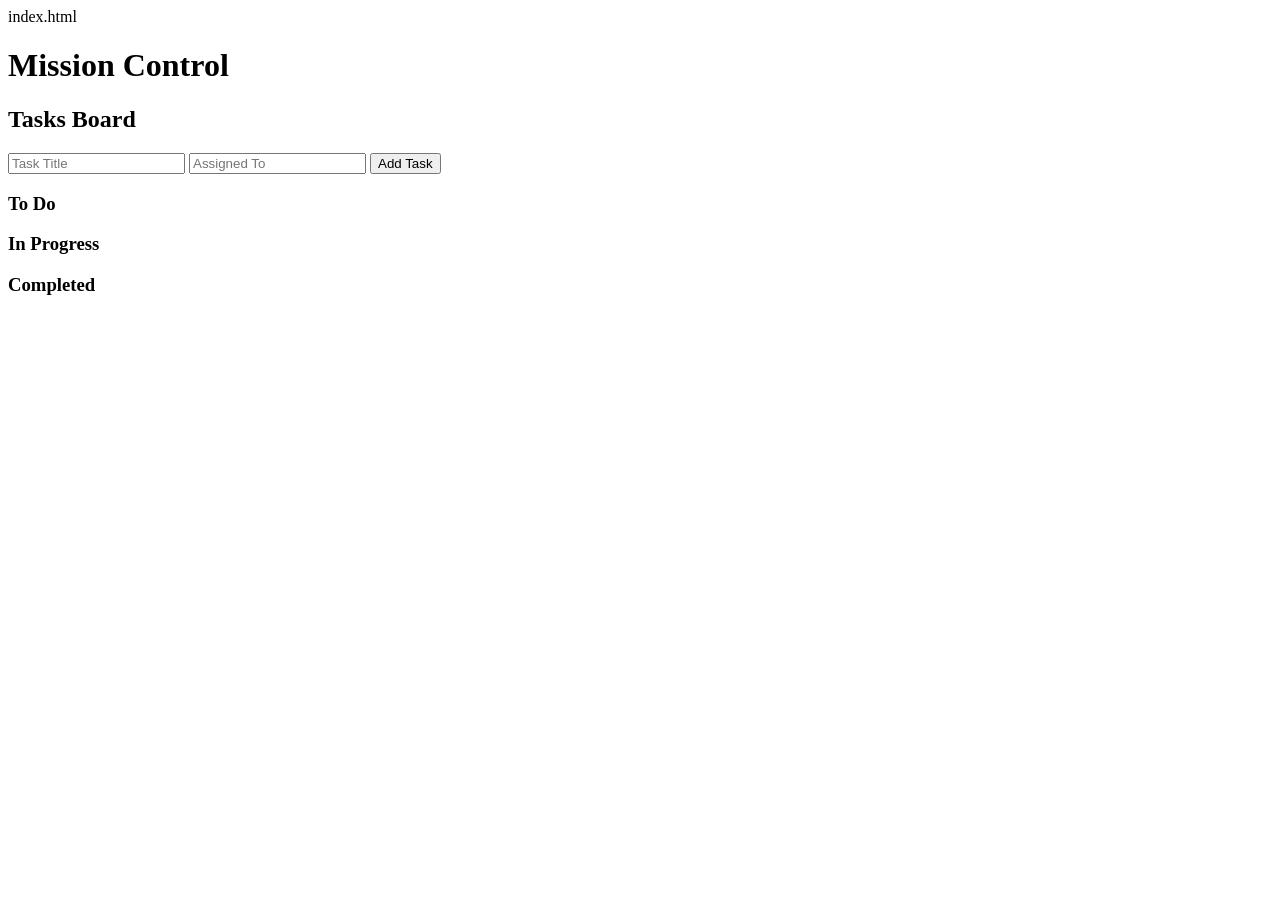
==== index.html @ 2f7d3921 "Add initial HTML structure for Mission Control" ====
index.html  <!DOCTYPE html>
<html lang="en">
<head>
    <meta charset="UTF-8">
    <meta name="viewport" content="width=device-width, initial-scale=1.0">
    <title>Mission Control</title>
    <link rel="stylesheet" href="styles.css">
</head>
<body>
    <h1>Mission Control</h1>

    <div id="tasks-board">
        <h2>Tasks Board</h2>
        <form id="addTaskForm" onsubmit="event.preventDefault(); addTask(document.getElementById('taskTitle').value, document.getElementById('assignedTo').value);">
            <input type="text" id="taskTitle" placeholder="Task Title" required>
            <input type="text" id="assignedTo" placeholder="Assigned To" required>
            <button type="submit">Add Task</button>
        </form>
        <div class="column" id="to-do">
            <h3>To Do</h3>
            <!-- Task cards will be populated here -->
        </div>
        <div class="column" id="in-progress">
            <h3>In Progress</h3>
            <!-- Task cards will be populated here -->
        </div>
        <div class="column" id="completed">
            <h3>Completed</h3>
            <!-- Task cards will be populated here -->
        </div>
    </div>

    <script src="app.js"></script>
    <script src="scripts/extract.mjs"></script>
    <script src="scripts/search.mjs"></script>
</body>
</html>
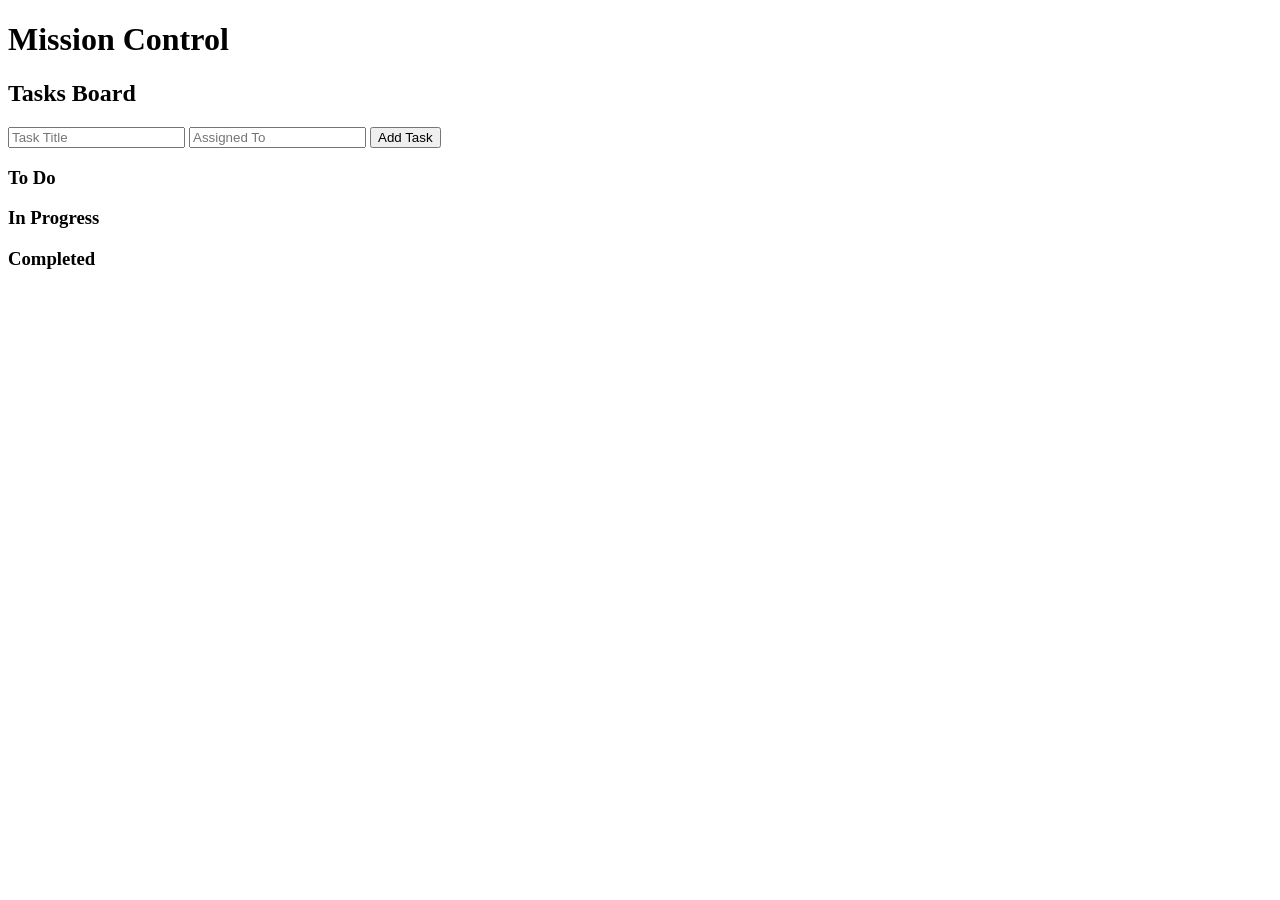
==== commit e52d61d0: "Fix DOCTYPE declaration in index.html" ====
--- a/index.html
+++ b/index.html
@@ -1,4 +1,4 @@
- index.html  <!DOCTYPE html>
+ <!DOCTYPE html>
 <html lang="en">
 <head>
     <meta charset="UTF-8">
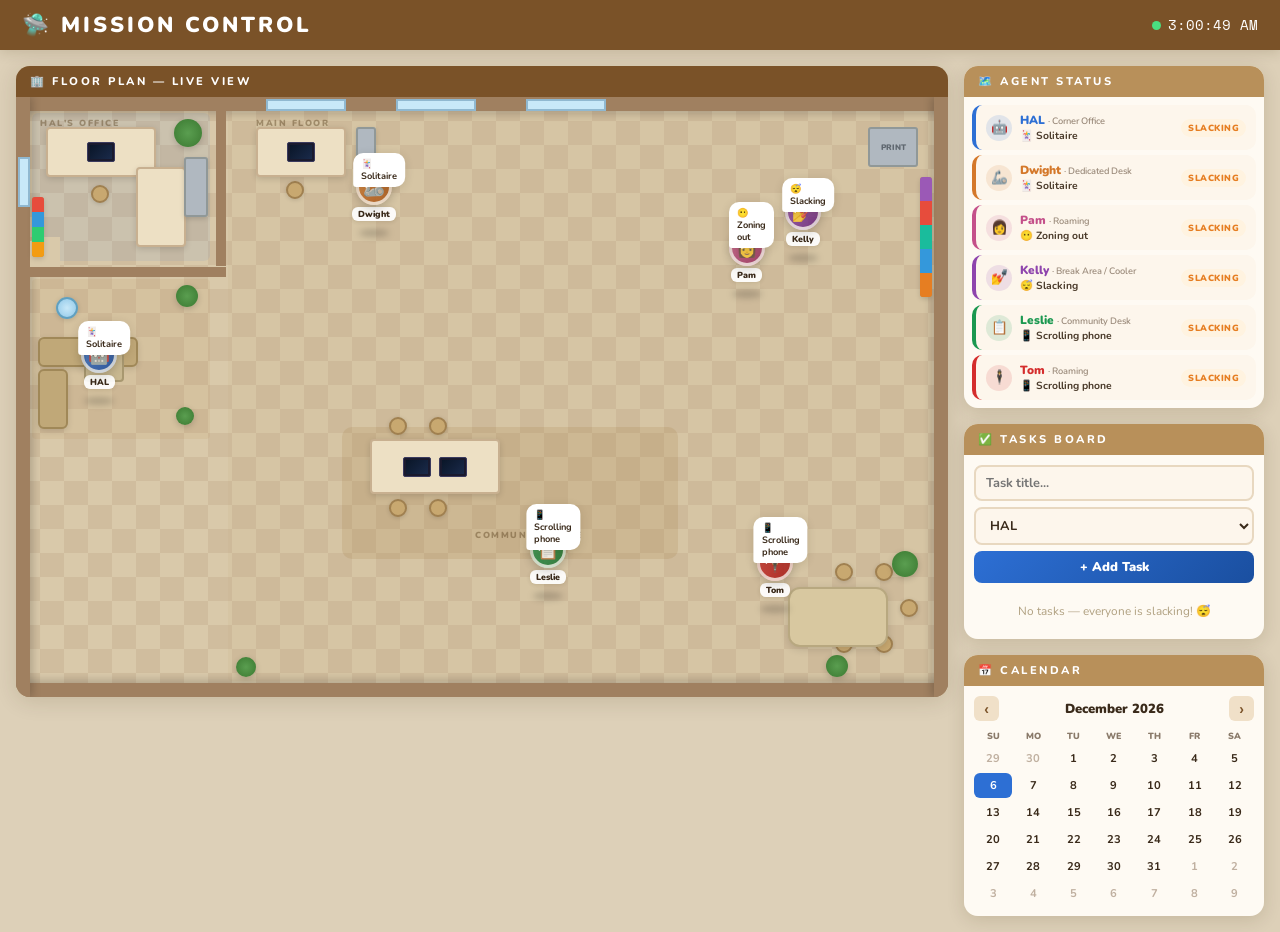
==== commit f0573ab3: "Update print statement from 'Hello' to 'Goodbye'" ====
--- a/index.html
+++ b/index.html
@@ -1,37 +1,763 @@
- <!DOCTYPE html>
+<!DOCTYPE html>
 <html lang="en">
 <head>
-    <meta charset="UTF-8">
-    <meta name="viewport" content="width=device-width, initial-scale=1.0">
-    <title>Mission Control</title>
-    <link rel="stylesheet" href="styles.css">
+  <meta charset="UTF-8">
+  <meta name="viewport" content="width=device-width, initial-scale=1.0">
+  <title>Mission Control</title>
+  <link href="https://fonts.googleapis.com/css2?family=Nunito:wght@400;600;700;800;900&family=Space+Mono:wght@400;700&display=swap" rel="stylesheet">
+  <style>
+    :root {
+      --wood-dark: #7a5228;
+      --wood:      #b8905a;
+      --wall:      #f2ebe0;
+      --wall2:     #e4d8c4;
+      --floor:     #d9c9aa;
+      --floor2:    #c8b494;
+      --carpet:    #b8a882;
+      --desk:      #ede0c4;
+      --desk-s:    #c8b090;
+      --shadow:    rgba(60,40,10,.14);
+      --card:      rgba(255,252,246,.96);
+      --hal:    #2d6fd4;
+      --dwight: #d4782a;
+      --pam:    #c4508a;
+      --kelly:  #8e44ad;
+      --leslie: #1a9850;
+      --tom:    #d42d2d;
+    }
+    *{margin:0;padding:0;box-sizing:border-box;}
+    body{font-family:'Nunito',sans-serif;background:#ddd0b8;min-height:100vh;}
+
+    /* TOP BAR */
+    .topbar{
+      background:var(--wood-dark);color:#fff;
+      display:flex;align-items:center;justify-content:space-between;
+      padding:10px 22px;box-shadow:0 3px 12px var(--shadow);
+      position:sticky;top:0;z-index:400;
+    }
+    .topbar h1{font-size:1.35rem;font-weight:900;letter-spacing:3px;text-transform:uppercase;}
+    .live-dot{width:9px;height:9px;border-radius:50%;background:#4ade80;display:inline-block;margin-right:7px;animation:lp 1.5s infinite;}
+    @keyframes lp{0%,100%{opacity:1;transform:scale(1)}50%{opacity:.5;transform:scale(1.5)}}
+    .clock{font-family:'Space Mono',monospace;font-size:.9rem;}
+
+    /* LAYOUT */
+    .layout{display:grid;grid-template-columns:1fr 300px;gap:16px;padding:16px;max-width:1600px;margin:0 auto;}
+    .left-col,.right-col{display:flex;flex-direction:column;gap:16px;}
+
+    /* PANEL */
+    .panel{background:var(--card);border-radius:14px;box-shadow:0 4px 18px var(--shadow);overflow:hidden;}
+    .ph{background:var(--wood);color:#fff;font-weight:800;font-size:.7rem;letter-spacing:2.5px;text-transform:uppercase;padding:8px 14px;}
+
+    /* ═══════════════════════════════
+       FLOOR PLAN — TRUE TOP-DOWN
+    ═══════════════════════════════ */
+    .fp-wrap{background:#c4b898;border-radius:14px;overflow:hidden;box-shadow:0 4px 22px var(--shadow);}
+    .fp-hdr{background:var(--wood-dark);color:#fff;font-weight:800;font-size:.7rem;letter-spacing:2.5px;text-transform:uppercase;padding:8px 14px;}
+
+    /* The actual floor plan canvas */
+    #fp{
+      position:relative;
+      width:100%;
+      height:600px;
+      overflow:hidden;
+      /* Flat top-down look — no perspective transform */
+      background:var(--floor);
+    }
+
+    /* Floor tiles */
+    #fp::before{
+      content:'';position:absolute;inset:0;
+      background:
+        repeating-conic-gradient(var(--floor) 0% 25%, var(--floor2) 0% 50%) 0 0 / 48px 48px;
+      opacity:.55;
+    }
+
+    /* Outer walls */
+    .wall-n,.wall-s,.wall-e,.wall-w{position:absolute;background:#a08060;z-index:2;}
+    .wall-n{top:0;left:0;right:0;height:14px;box-shadow:0 3px 8px rgba(0,0,0,.18);}
+    .wall-s{bottom:0;left:0;right:0;height:14px;box-shadow:0 -3px 8px rgba(0,0,0,.18);}
+    .wall-w{top:0;left:0;bottom:0;width:14px;box-shadow:3px 0 8px rgba(0,0,0,.18);}
+    .wall-e{top:0;right:0;bottom:0;width:14px;box-shadow:-3px 0 8px rgba(0,0,0,.18);}
+
+    /* Inner divider wall (HAL's office) */
+    .wall-inner{position:absolute;background:#a08060;z-index:2;}
+
+    /* Room labels */
+    .room-label{
+      position:absolute;z-index:3;
+      font-size:.55rem;font-weight:900;letter-spacing:1.5px;text-transform:uppercase;
+      color:rgba(80,55,20,.4);pointer-events:none;
+      }
+
+    /* Carpet areas */
+    .carpet{position:absolute;border-radius:6px;z-index:1;}
+
+    /* Windows — top-down: just a lighter strip in the wall */
+    .window{
+      position:absolute;background:#c8e8f8;z-index:3;
+      border:2px solid #90b8d0;
+    }
+
+    /* Door openings */
+    .door{position:absolute;background:var(--floor);z-index:3;}
+    .door::after{
+      content:'';position:absolute;
+      border:2px dashed rgba(120,80,30,.3);border-radius:0 0 100% 0;
+    }
+
+    /* ── FURNITURE (top-down silhouettes) ── */
+    /* All furniture is flat rectangles/shapes as seen from above */
+    .furn{position:absolute;z-index:10;border-radius:3px;}
+
+    /* Desks — top-down rectangle with a monitor dot */
+    .desk{
+      position:absolute;z-index:10;
+      background:var(--desk);
+      border-radius:4px;
+      border:2px solid var(--desk-s);
+      box-shadow:0 2px 6px rgba(0,0,0,.14);
+      display:flex;align-items:center;justify-content:center;
+    }
+    .desk .monitor-dot{
+      width:28px;height:20px;
+      background:#1a1a2e;border-radius:2px;
+      border:1.5px solid #3a3a5e;
+      position:relative;overflow:hidden;
+      display:flex;align-items:center;justify-content:center;
+    }
+    .desk .monitor-dot::after{
+      content:'';position:absolute;inset:2px;
+      background:linear-gradient(135deg,#0a1628,#1a2a4a);
+      animation:screenPulse 3s infinite;
+    }
+    @keyframes screenPulse{0%,100%{opacity:1}50%{opacity:.6}}
+
+    /* Chair dots (top-down circles) */
+    .chair{
+      position:absolute;z-index:9;
+      width:18px;height:18px;border-radius:50%;
+      background:#c8a870;border:2px solid #a08050;
+      box-shadow:0 1px 4px rgba(0,0,0,.15);
+    }
+
+    /* Sofa top-down */
+    .sofa{
+      position:absolute;z-index:10;
+      background:#c0a878;border-radius:6px;
+      border:2px solid #a08858;
+      box-shadow:0 2px 6px rgba(0,0,0,.12);
+    }
+
+    /* Bookshelf top-down */
+    .shelf{
+      position:absolute;z-index:10;
+      background:var(--wood);border-radius:3px;
+      box-shadow:0 2px 5px rgba(0,0,0,.15);
+      overflow:hidden;display:flex;
+    }
+    .shelf-spine{flex:1;height:100%;}
+
+    /* Filing cabinet */
+    .cabinet{position:absolute;z-index:10;background:#b0b8c0;border-radius:3px;border:2px solid #909898;box-shadow:0 2px 5px rgba(0,0,0,.14);}
+
+    /* Water cooler top-down */
+    .wcooler{
+      position:absolute;z-index:10;
+      width:22px;height:22px;border-radius:50%;
+      background:radial-gradient(circle,#c8e8f8,#90c8e8);
+      border:2px solid #60a0c0;
+      box-shadow:0 1px 5px rgba(0,0,0,.15);
+    }
+
+    /* Plant top-down */
+    .plant-td{
+      position:absolute;z-index:10;
+      border-radius:50%;
+      background:radial-gradient(circle,#5a9e50,#3a7830);
+      box-shadow:0 2px 6px rgba(0,0,0,.18);
+    }
+
+    /* Conference table */
+    .conf-table{position:absolute;z-index:10;background:#d8c8a0;border-radius:12px;border:2px solid #b8a880;box-shadow:0 2px 8px rgba(0,0,0,.14);}
+
+    /* ── AGENTS ── */
+    .agent{
+      position:absolute;z-index:50;
+      display:flex;flex-direction:column;align-items:center;gap:2px;
+      cursor:pointer;
+      /* smooth walking */
+      transition:left 3s cubic-bezier(.4,0,.2,1), top 3s cubic-bezier(.4,0,.2,1);
+    }
+
+    /* The agent circle — top-down view looks like a colored dot with emoji */
+    .a-circle{
+      width:36px;height:36px;border-radius:50%;
+      display:flex;align-items:center;justify-content:center;
+      font-size:1.1rem;
+      box-shadow:0 3px 10px rgba(0,0,0,.25);
+      border:3px solid rgba(255,255,255,.8);
+      position:relative;
+      transition:box-shadow .3s,transform .3s;
+    }
+
+    /* BUSY state — pulsing glow ring */
+    .a-circle.busy{
+      animation:busyRing 1s ease-in-out infinite;
+    }
+    @keyframes busyRing{
+      0%,100%{box-shadow:0 0 0 0 currentColor,0 3px 10px rgba(0,0,0,.25);}
+      50%{box-shadow:0 0 0 7px transparent,0 3px 10px rgba(0,0,0,.25);}
+    }
+
+    /* SLACKING — slow dim pulse */
+    .a-circle.slacking{
+      animation:slackPulse 3s ease-in-out infinite;
+      opacity:.75;
+    }
+    @keyframes slackPulse{0%,100%{opacity:.75}50%{opacity:.45}}
+
+    .a-name{
+      background:rgba(255,255,255,.92);border-radius:6px;padding:1px 6px;
+      font-size:.55rem;font-weight:900;color:#3a2a1a;
+      box-shadow:0 1px 4px var(--shadow);white-space:nowrap;
+    }
+
+    /* Busy dots under name */
+    .bdots{display:flex;gap:2px;height:8px;align-items:flex-end;}
+    .bd{width:4px;height:4px;border-radius:50%;animation:bdb 1s infinite;}
+    .bd:nth-child(2){animation-delay:.2s}.bd:nth-child(3){animation-delay:.4s}
+    @keyframes bdb{0%,100%{transform:translateY(0);opacity:.3}50%{transform:translateY(-4px);opacity:1}}
+    .bdots.hidden{visibility:hidden;}
+
+    /* Z indicator shadow = top-down depth illusion */
+    .a-shadow{
+      position:absolute;bottom:-6px;left:50%;transform:translateX(-50%);
+      width:30px;height:8px;border-radius:50%;
+      background:rgba(0,0,0,.18);filter:blur(3px);z-index:-1;
+    }
+
+    /* Bubble */
+    .bubble{
+      position:absolute;z-index:60;pointer-events:none;
+      background:#fff;border-radius:10px 10px 10px 3px;
+      padding:5px 8px;font-size:.58rem;font-weight:700;color:#3a2a1a;
+      box-shadow:0 2px 10px var(--shadow);max-width:120px;line-height:1.3;
+      transition:opacity .4s;
+      white-space:normal;
+    }
+    .bubble::after{content:'';position:absolute;bottom:-6px;left:8px;border:5px solid transparent;border-top-color:#fff;}
+
+    /* ═══════════════════════════════
+       AGENT KEY
+    ═══════════════════════════════ */
+    .key-list{padding:8px;display:flex;flex-direction:column;gap:5px;}
+    .key-item{
+      display:flex;align-items:center;gap:8px;
+      background:#fdf6ec;border-radius:10px;padding:7px 10px;
+      border-left:4px solid #ddd;cursor:pointer;transition:transform .15s;
+    }
+    .key-item:hover{transform:translateX(3px);}
+    .key-av{width:26px;height:26px;border-radius:50%;display:flex;align-items:center;justify-content:center;font-size:.85rem;flex-shrink:0;}
+    .key-info{flex:1;min-width:0;}
+    .key-name{font-weight:900;font-size:.74rem;}
+    .key-loc{font-size:.6rem;color:#9a8a7a;}
+    .key-doing{font-size:.65rem;font-weight:700;color:#4a3a2a;white-space:nowrap;overflow:hidden;text-overflow:ellipsis;max-width:140px;}
+    .key-badge{font-size:.56rem;font-weight:900;text-transform:uppercase;letter-spacing:.5px;padding:3px 7px;border-radius:20px;white-space:nowrap;flex-shrink:0;}
+    .b-busy   {background:#e8f5e8;color:#1a9850;}
+    .b-slack  {background:#fff3e0;color:#e67e22;}
+    .b-hal-busy{background:#e8f0ff;color:#2d6fd4;}
+
+    /* ═══════════════════════════════
+       TASKS
+    ═══════════════════════════════ */
+    .task-form{padding:10px;display:flex;flex-direction:column;gap:6px;}
+    .task-form input,.task-form select{
+      border:2px solid #e8d8c0;border-radius:8px;padding:7px 10px;
+      font-family:'Nunito',sans-serif;font-size:.8rem;font-weight:700;
+      color:#3a2a1a;background:#fdf6ec;outline:none;transition:border-color .2s;
+    }
+    .task-form input:focus{border-color:var(--hal);}
+    .btn-add{
+      background:linear-gradient(135deg,#2d6fd4,#1a4fa0);color:#fff;border:none;
+      border-radius:8px;padding:7px;font-family:'Nunito',sans-serif;
+      font-weight:900;font-size:.8rem;cursor:pointer;transition:transform .15s,box-shadow .15s;
+    }
+    .btn-add:hover{transform:translateY(-2px);box-shadow:0 4px 12px rgba(45,111,212,.35);}
+    .task-list{padding:0 10px 10px;display:flex;flex-direction:column;gap:5px;max-height:190px;overflow-y:auto;}
+    .task-item{
+      background:#fdf6ec;border-radius:8px;padding:6px 9px;
+      display:flex;align-items:center;gap:6px;
+      font-size:.76rem;font-weight:700;color:#3a2a1a;
+      border-left:4px solid #aaa;transition:transform .15s;
+    }
+    .task-item:hover{transform:translateX(2px);}
+    .task-item.done{opacity:.5;text-decoration:line-through;}
+    .task-item input[type=checkbox]{accent-color:#1a9850;cursor:pointer;}
+    .t-badge{margin-left:auto;font-size:.58rem;padding:2px 6px;border-radius:5px;font-weight:800;white-space:nowrap;}
+    .btn-del{background:none;border:none;cursor:pointer;color:#c07060;font-size:.72rem;opacity:.4;transition:opacity .2s;}
+    .btn-del:hover{opacity:1;}
+
+    /* ═══════════════════════════════
+       CALENDAR
+    ═══════════════════════════════ */
+    .cal-wrap{padding:10px;}
+    .cal-nav{display:flex;align-items:center;justify-content:space-between;margin-bottom:7px;}
+    .cal-nav span{font-weight:900;font-size:.82rem;color:#3a2a1a;}
+    .cal-nav button{background:#f0e0c8;border:none;cursor:pointer;font-weight:900;font-size:.88rem;width:25px;height:25px;border-radius:6px;color:var(--wood-dark);transition:background .15s;}
+    .cal-nav button:hover{background:#e0c8a8;}
+    .cal-grid{display:grid;grid-template-columns:repeat(7,1fr);gap:2px;text-align:center;}
+    .cal-lbl{font-size:.56rem;font-weight:900;color:#8a7a6a;text-transform:uppercase;padding:2px 0;}
+    .cal-d{font-size:.7rem;font-weight:700;padding:5px 2px;border-radius:6px;cursor:pointer;color:#3a2a1a;transition:background .15s;position:relative;}
+    .cal-d:hover{background:#f0e0c8;}
+    .cal-d.today{background:var(--hal);color:#fff;}
+    .cal-d.has-task::after{content:'';position:absolute;bottom:2px;left:50%;transform:translateX(-50%);width:3px;height:3px;border-radius:50%;background:#d42d2d;}
+    .cal-d.dim{color:#c0b0a0;}
+  </style>
 </head>
 <body>
-    <h1>Mission Control</h1>
-
-    <div id="tasks-board">
-        <h2>Tasks Board</h2>
-        <form id="addTaskForm" onsubmit="event.preventDefault(); addTask(document.getElementById('taskTitle').value, document.getElementById('assignedTo').value);">
-            <input type="text" id="taskTitle" placeholder="Task Title" required>
-            <input type="text" id="assignedTo" placeholder="Assigned To" required>
-            <button type="submit">Add Task</button>
-        </form>
-        <div class="column" id="to-do">
-            <h3>To Do</h3>
-            <!-- Task cards will be populated here -->
-        </div>
-        <div class="column" id="in-progress">
-            <h3>In Progress</h3>
-            <!-- Task cards will be populated here -->
-        </div>
-        <div class="column" id="completed">
-            <h3>Completed</h3>
-            <!-- Task cards will be populated here -->
-        </div>
+
+<div class="topbar">
+  <h1>🛸 Mission Control</h1>
+  <div><span class="live-dot"></span><span class="clock" id="clk">--:--:--</span></div>
+</div>
+
+<div class="layout">
+ <div class="left-col">
+
+  <div class="fp-wrap">
+    <div class="fp-hdr">🏢 Floor Plan — Live View</div>
+    <div id="fp">
+
+      <!-- OUTER WALLS -->
+      <div class="wall-n"></div><div class="wall-s"></div>
+      <div class="wall-w"></div><div class="wall-e"></div>
+
+      <!-- HAL'S CORNER OFFICE divider walls -->
+      <!-- Vertical wall from top, with a door gap -->
+      <div class="wall-inner" style="left:200px;top:14px;width:10px;height:155px;"></div>
+      <!-- Horizontal wall -->
+      <div class="wall-inner" style="left:14px;top:170px;width:196px;height:10px;"></div>
+      <!-- Door gap label -->
+      <div class="door" style="left:14px;top:140px;width:30px;height:30px;"></div>
+
+      <!-- Room labels -->
+      <div class="room-label" style="left:24px;top:20px;">HAL's Office</div>
+      <div class="room-label" style="left:240px;top:20px;">Main Floor</div>
+      <div class="room-label" style="left:24px;top:240px;">Break Area</div>
+      <div class="room-label" style="left:55%;top:72%;transform:translateX(-50%)">Community Zone</div>
+
+      <!-- CARPETS -->
+      <!-- HAL office carpet -->
+      <div class="carpet" style="left:16px;top:16px;width:178px;height:148px;background:rgba(45,111,212,.08);"></div>
+      <!-- Main floor carpet -->
+      <div class="carpet" style="left:212px;top:16px;right:16px;bottom:16px;background:rgba(185,160,120,.12);border-radius:4px;"></div>
+      <!-- Break area carpet -->
+      <div class="carpet" style="left:16px;top:182px;width:178px;height:160px;background:rgba(180,140,80,.12);border-radius:4px;"></div>
+      <!-- Community rug -->
+      <div class="carpet" style="left:35%;top:55%;width:36%;height:22%;background:rgba(160,120,70,.18);border-radius:10px;"></div>
+
+      <!-- WINDOWS (top-down light strips in north wall) -->
+      <div class="window" style="left:250px;top:2px;width:80px;height:12px;"></div>
+      <div class="window" style="left:380px;top:2px;width:80px;height:12px;"></div>
+      <div class="window" style="left:510px;top:2px;width:80px;height:12px;"></div>
+      <!-- West wall windows -->
+      <div class="window" style="left:2px;top:60px;width:12px;height:50px;"></div>
+
+      <!-- ── HAL'S OFFICE FURNITURE ── -->
+      <!-- HAL's L-shaped desk (two pieces) -->
+      <div class="desk" style="left:30px;top:30px;width:110px;height:50px;">
+        <div class="monitor-dot"></div>
+      </div>
+      <div class="desk" style="left:120px;top:70px;width:50px;height:80px;"></div>
+      <!-- HAL chair -->
+      <div class="chair" style="left:75px;top:88px;"></div>
+      <!-- HAL bookshelf on wall -->
+      <div class="shelf" style="left:16px;top:100px;width:12px;height:60px;flex-direction:column;">
+        <div class="shelf-spine" style="background:#e74c3c;"></div>
+        <div class="shelf-spine" style="background:#3498db;"></div>
+        <div class="shelf-spine" style="background:#2ecc71;"></div>
+        <div class="shelf-spine" style="background:#f39c12;"></div>
+      </div>
+      <!-- HAL plant -->
+      <div class="plant-td" style="left:158px;top:22px;width:28px;height:28px;"></div>
+      <!-- HAL cabinet -->
+      <div class="cabinet" style="left:168px;top:60px;width:24px;height:60px;"></div>
+
+      <!-- ── BREAK AREA ── -->
+      <!-- Water cooler -->
+      <div class="wcooler" style="left:40px;top:200px;"></div>
+      <!-- Sofa -->
+      <div class="sofa" style="left:22px;top:240px;width:100px;height:30px;"></div>
+      <div class="sofa" style="left:22px;top:272px;width:30px;height:60px;border-radius:6px 6px 6px 6px;"></div>
+      <!-- Small coffee table -->
+      <div class="furn" style="left:68px;top:255px;width:40px;height:30px;background:#c8b890;border:2px solid #a89870;border-radius:4px;"></div>
+      <!-- Break area plant -->
+      <div class="plant-td" style="left:160px;top:188px;width:22px;height:22px;"></div>
+      <div class="plant-td" style="left:160px;top:310px;width:18px;height:18px;"></div>
+
+      <!-- ── MAIN FLOOR ── -->
+
+      <!-- DWIGHT desk (dedicated, top area) -->
+      <div class="desk" style="left:240px;top:30px;width:90px;height:50px;">
+        <div class="monitor-dot"></div>
+      </div>
+      <div class="chair" style="left:270px;top:84px;"></div>
+      <!-- Cabinet by Dwight -->
+      <div class="cabinet" style="left:340px;top:30px;width:20px;height:50px;"></div>
+
+      <!-- Community desk cluster (center) -->
+      <!-- Long shared table -->
+      <div class="desk" style="left:38%;top:57%;width:130px;height:55px;">
+        <div class="monitor-dot" style="margin-right:8px;"></div>
+        <div class="monitor-dot"></div>
+      </div>
+      <!-- Chairs around community desk -->
+      <div class="chair" style="left:40%;top:calc(57% - 22px);"></div>
+      <div class="chair" style="left:calc(40% + 40px);top:calc(57% - 22px);"></div>
+      <div class="chair" style="left:40%;top:calc(57% + 60px);"></div>
+      <div class="chair" style="left:calc(40% + 40px);top:calc(57% + 60px);"></div>
+
+      <!-- Printer / copier -->
+      <div class="furn" style="right:30px;top:30px;width:50px;height:40px;background:#b0b8c0;border:2px solid #909898;border-radius:3px;display:flex;align-items:center;justify-content:center;font-size:.5rem;color:#606870;font-weight:900;">PRINT</div>
+
+      <!-- East wall shelving -->
+      <div class="shelf" style="right:16px;top:80px;width:12px;height:120px;flex-direction:column;">
+        <div class="shelf-spine" style="background:#9b59b6;"></div>
+        <div class="shelf-spine" style="background:#e74c3c;"></div>
+        <div class="shelf-spine" style="background:#1abc9c;"></div>
+        <div class="shelf-spine" style="background:#3498db;"></div>
+        <div class="shelf-spine" style="background:#e67e22;"></div>
+      </div>
+
+      <!-- Plants on main floor -->
+      <div class="plant-td" style="right:30px;bottom:120px;width:26px;height:26px;"></div>
+      <div class="plant-td" style="left:220px;bottom:20px;width:20px;height:20px;"></div>
+      <div class="plant-td" style="right:100px;bottom:20px;width:22px;height:22px;"></div>
+
+      <!-- Conference / meeting area bottom right -->
+      <div class="conf-table" style="right:60px;bottom:50px;width:100px;height:60px;"></div>
+      <div class="chair" style="right:95px;bottom:116px;"></div>
+      <div class="chair" style="right:55px;bottom:116px;"></div>
+      <div class="chair" style="right:135px;bottom:80px;"></div>
+      <div class="chair" style="right:30px;bottom:80px;"></div>
+      <div class="chair" style="right:95px;bottom:44px;"></div>
+      <div class="chair" style="right:55px;bottom:44px;"></div>
+
+      <!-- ── AGENTS (JS-controlled) ── -->
+      <div id="agents"></div>
+
+    </div><!-- /#fp -->
+  </div>
+
+ </div><!-- /left-col -->
+
+ <div class="right-col">
+
+  <!-- AGENT KEY -->
+  <div class="panel">
+    <div class="ph">🗺️ Agent Status</div>
+    <div class="key-list" id="agentKey"></div>
+  </div>
+
+  <!-- TASKS -->
+  <div class="panel">
+    <div class="ph">✅ Tasks Board</div>
+    <div class="task-form">
+      <input type="text" id="taskInput" placeholder="Task title..."/>
+      <select id="taskAssignee">
+        <option>HAL</option><option>Dwight</option><option>Pam</option>
+        <option>Kelly</option><option>Leslie</option><option>Tom</option>
+      </select>
+      <button class="btn-add" onclick="addTask()">+ Add Task</button>
     </div>
-
-    <script src="app.js"></script>
-    <script src="scripts/extract.mjs"></script>
-    <script src="scripts/search.mjs"></script>
+    <div class="task-list" id="taskList"></div>
+  </div>
+
+  <!-- CALENDAR -->
+  <div class="panel">
+    <div class="ph">📅 Calendar</div>
+    <div class="cal-wrap">
+      <div class="cal-nav">
+        <button onclick="changeMonth(-1)">‹</button>
+        <span id="calLabel"></span>
+        <button onclick="changeMonth(1)">›</button>
+      </div>
+      <div class="cal-grid" id="calGrid"></div>
+    </div>
+  </div>
+
+ </div>
+</div>
+
+<script>
+// ════════════════════════════════════════
+//  AGENT CONFIG
+// ════════════════════════════════════════
+// Positions are % of floor plan width/height (left/top)
+const AGENTS = [
+  { id:'hal',    name:'HAL',    emoji:'🤖', color:'#2d6fd4', fixed:true,
+    homeL:7, homeT:40 },   // sits at his desk
+  { id:'dwight', name:'Dwight', emoji:'🦾', color:'#d4782a', fixed:true,
+    homeL:36, homeT:12 },  // sits at his desk
+  { id:'pam',    name:'Pam',    emoji:'👩', color:'#c4508a', fixed:false,
+    homeL:50, homeT:50 },
+  { id:'kelly',  name:'Kelly',  emoji:'💅', color:'#8e44ad', fixed:false,
+    homeL:30, homeT:62 },
+  { id:'leslie', name:'Leslie', emoji:'📋', color:'#1a9850', fixed:false,
+    homeL:48, homeT:68 },
+  { id:'tom',    name:'Tom',    emoji:'🕴️', color:'#d42d2d', fixed:false,
+    homeL:65, homeT:44 },
+];
+
+// Roaming waypoints (% left, % top)
+const WAYPOINTS = [
+  // break area / water cooler
+  {l:8, t:37},{l:10,t:42},{l:12,t:48},
+  // community desk zone
+  {l:40,t:60},{l:46,t:65},{l:52,t:58},{l:55,t:70},
+  // main floor open areas
+  {l:60,t:35},{l:70,t:50},{l:75,t:65},{l:65,t:75},
+  {l:50,t:80},{l:35,t:78},{l:28,t:55},{l:32,t:70},
+  // conference area
+  {l:75,t:78},{l:80,t:72},{l:72,t:82},
+  // near printer
+  {l:82,t:18},{l:78,t:25},
+  // general wandering
+  {l:55,t:45},{l:48,t:30},{l:62,t:28},
+];
+
+// Messages
+const MSGS = {
+  hal:    ['Managing queue 📋','Monitoring agents 👁️','Delegating tasks 📤','Reviewing metrics 📊','System check ✅'],
+  dwight: ['Running analysis 📊','Executing tasks ⚙️','Scanning anomalies 🔍','Reporting to HAL 📡','Processing data 🧮'],
+  pam:    ['Sorting messages 📬','Filing docs 📂','Scheduling calls 📞','Inbox zero hunt 📧','Making coffee ☕'],
+  kelly:  ['Chatting 💬','Checking news 📱','Sharing updates 🗣️','Planning lunch 🥗','Team check-in 😊'],
+  leslie: ['Writing report 📝','Building binder 📒','Researching 🔎','Writing proposals ✍️','Cross-referencing 📑'],
+  tom:    ['Pitching ideas 💡','Networking 📲','Brainstorming 🎯','Closing deals 💼','Trend spotting 🌐'],
+};
+const SLACK = ['😴 Slacking','🥱 Doing nothing','📱 Scrolling phone','💭 Daydreaming','🃏 Solitaire','😶 Zoning out'];
+
+// ════════════════════════════════════════
+//  STATE
+// ════════════════════════════════════════
+let agentPos  = {};  // {id: {l, t}}
+let agentMsg  = {};  // {id: string}
+
+// ════════════════════════════════════════
+//  STORAGE
+// ════════════════════════════════════════
+function getTasks(){ try{return JSON.parse(localStorage.getItem('mc5')||'[]');}catch(e){return[];} }
+function saveTasks(t){ localStorage.setItem('mc5', JSON.stringify(t)); }
+
+// ════════════════════════════════════════
+//  BUILD AGENT ELEMENTS
+// ════════════════════════════════════════
+function buildAgents(){
+  const c = document.getElementById('agents');
+  c.innerHTML = '';
+  AGENTS.forEach(a => {
+    agentPos[a.id] = {l: a.homeL, t: a.homeT};
+    agentMsg[a.id] = MSGS[a.id][0];
+
+    const el = document.createElement('div');
+    el.className = 'agent';
+    el.id = 'ag-' + a.id;
+    el.style.left   = a.homeL + '%';
+    el.style.top    = a.homeT + '%';
+    el.onclick = () => pingAgent(a.id);
+    el.innerHTML = `
+      <div class="bubble" id="bub-${a.id}" style="bottom:44px;left:50%;transform:translateX(-40%)">${agentMsg[a.id]}</div>
+      <div class="a-shadow"></div>
+      <div class="a-circle" id="circ-${a.id}" style="background:linear-gradient(135deg,${a.color},${darker(a.color)});color:${a.color}">${a.emoji}</div>
+      <div class="a-name">${a.name}</div>
+      <div class="bdots hidden" id="dots-${a.id}">
+        <div class="bd" style="background:${a.color}"></div>
+        <div class="bd" style="background:${a.color}"></div>
+        <div class="bd" style="background:${a.color}"></div>
+      </div>`;
+    c.appendChild(el);
+  });
+}
+
+function darker(hex){
+  const r=parseInt(hex.slice(1,3),16),g=parseInt(hex.slice(3,5),16),b=parseInt(hex.slice(5,7),16);
+  return `rgb(${Math.max(0,r-55)},${Math.max(0,g-55)},${Math.max(0,b-55)})`;
+}
+
+// ════════════════════════════════════════
+//  MOVEMENT
+// ════════════════════════════════════════
+function moveRoamers(){
+  AGENTS.filter(a => !a.fixed).forEach(a => {
+    const wp = WAYPOINTS[Math.floor(Math.random() * WAYPOINTS.length)];
+    const jL = (Math.random()-.5)*6;
+    const jT = (Math.random()-.5)*6;
+    const el = document.getElementById('ag-' + a.id);
+    if(!el) return;
+    const newL = Math.min(88, Math.max(2, wp.l + jL));
+    const newT = Math.min(88, Math.max(2, wp.t + jT));
+    el.style.left = newL + '%';
+    el.style.top  = newT + '%';
+    agentPos[a.id] = {l: newL, t: newT};
+  });
+}
+
+// ════════════════════════════════════════
+//  BUSY / SLACK STATE UPDATE
+// ════════════════════════════════════════
+function updateAgentStates(){
+  const tasks = getTasks();
+  AGENTS.forEach(a => {
+    const myTask = tasks.find(t => t.assignee === a.name && !t.done);
+    const busy   = !!myTask;
+    const circ   = document.getElementById('circ-' + a.id);
+    const dots   = document.getElementById('dots-' + a.id);
+    const bub    = document.getElementById('bub-'  + a.id);
+
+    // pick message
+    const pool = busy ? MSGS[a.id] : SLACK;
+    const msg  = busy ? myTask.title : pool[Math.floor(Math.random()*pool.length)];
+    agentMsg[a.id] = msg;
+
+    if(circ){
+      circ.classList.toggle('busy',    busy);
+      circ.classList.toggle('slacking', !busy);
+    }
+    if(dots) dots.classList.toggle('hidden', !busy);
+
+    if(bub){
+      bub.style.opacity = 0;
+      setTimeout(()=>{
+        bub.textContent = busy ? ('🔨 ' + msg) : msg;
+        bub.style.transition = 'opacity .4s';
+        bub.style.opacity = 1;
+      },300);
+    }
+  });
+  renderKey();
+}
+
+// ════════════════════════════════════════
+//  PING (click glow)
+// ════════════════════════════════════════
+function pingAgent(id){
+  const a  = AGENTS.find(x=>x.id===id);
+  const el = document.getElementById('ag-'+id);
+  if(!el||!a) return;
+  el.style.filter = `drop-shadow(0 0 14px ${a.color})`;
+  setTimeout(()=>el.style.filter='', 1000);
+}
+
+// ════════════════════════════════════════
+//  AGENT KEY
+// ════════════════════════════════════════
+const LOC = {
+  hal:'Corner Office', dwight:'Dedicated Desk',
+  pam:'Roaming', kelly:'Break Area / Cooler',
+  leslie:'Community Desk', tom:'Roaming',
+};
+
+function renderKey(){
+  const tasks = getTasks();
+  document.getElementById('agentKey').innerHTML = AGENTS.map(a=>{
+    const myTask = tasks.find(t=>t.assignee===a.name&&!t.done);
+    const busy   = !!myTask;
+    const doing  = busy ? myTask.title : (agentMsg[a.id]||SLACK[0]);
+    const bcls   = busy ? (a.id==='hal'?'b-hal-busy':'b-busy') : 'b-slack';
+    const btxt   = busy ? (a.id==='hal'?'HAL is busy':'Working') : 'Slacking';
+    return `<div class="key-item" style="border-left-color:${a.color}" onclick="pingAgent('${a.id}')">
+      <div class="key-av" style="background:${a.color}22">${a.emoji}</div>
+      <div class="key-info">
+        <div class="key-name" style="color:${a.color}">${a.name} <span style="font-weight:600;color:#9a8a7a;font-size:.58rem">· ${LOC[a.id]}</span></div>
+        <div class="key-doing">${busy?'🔨 ':''}${doing}</div>
+      </div>
+      <span class="key-badge ${bcls}">${btxt}</span>
+    </div>`;
+  }).join('');
+}
+
+// ════════════════════════════════════════
+//  TASKS
+// ════════════════════════════════════════
+const COLORS = {HAL:'#2d6fd4',Dwight:'#d4782a',Pam:'#c4508a',Kelly:'#8e44ad',Leslie:'#1a9850',Tom:'#d42d2d'};
+
+function addTask(){
+  const inp = document.getElementById('taskInput');
+  const asgn = document.getElementById('taskAssignee').value;
+  const title = inp.value.trim();
+  if(!title) return;
+  const t = getTasks();
+  t.unshift({id:Date.now(),title,assignee:asgn,done:false});
+  saveTasks(t); inp.value='';
+  renderTasks(); updateAgentStates(); renderCal();
+}
+
+function toggleTask(id){
+  saveTasks(getTasks().map(t=>t.id===id?{...t,done:!t.done}:t));
+  renderTasks(); updateAgentStates();
+}
+
+function deleteTask(id){
+  saveTasks(getTasks().filter(t=>t.id!==id));
+  renderTasks(); updateAgentStates(); renderCal();
+}
+
+function renderTasks(){
+  const tasks = getTasks();
+  const list  = document.getElementById('taskList');
+  if(!tasks.length){
+    list.innerHTML='<div style="text-align:center;color:#b0a080;font-size:.74rem;padding:10px">No tasks — everyone is slacking! 😴</div>';
+    return;
+  }
+  list.innerHTML = tasks.map(t=>`
+    <div class="task-item${t.done?' done':''}" style="border-left-color:${COLORS[t.assignee]||'#aaa'}">
+      <input type="checkbox" ${t.done?'checked':''} onchange="toggleTask(${t.id})"/>
+      <span>${t.title}</span>
+      <span class="t-badge" style="background:${COLORS[t.assignee]||'#aaa'}22;color:${COLORS[t.assignee]||'#888'}">${t.assignee}</span>
+      <button class="btn-del" onclick="deleteTask(${t.id})">✕</button>
+    </div>`).join('');
+}
+
+// ════════════════════════════════════════
+//  CALENDAR
+// ════════════════════════════════════════
+let calDate = new Date();
+const TODAY = new Date();
+function renderCal(){
+  const y=calDate.getFullYear(),m=calDate.getMonth();
+  document.getElementById('calLabel').textContent=calDate.toLocaleString('default',{month:'long',year:'numeric'});
+  const first=new Date(y,m,1).getDay(),days=new Date(y,m+1,0).getDate(),prev=new Date(y,m,0).getDate();
+  const tasks=getTasks();
+  let h=['Su','Mo','Tu','We','Th','Fr','Sa'].map(l=>`<div class="cal-lbl">${l}</div>`).join('');
+  for(let i=first-1;i>=0;i--) h+=`<div class="cal-d dim">${prev-i}</div>`;
+  for(let d=1;d<=days;d++){
+    const isT=d===TODAY.getDate()&&m===TODAY.getMonth()&&y===TODAY.getFullYear();
+    const hasT=tasks.some(t=>{const td=new Date(t.id);return td.getDate()===d&&td.getMonth()===m&&td.getFullYear()===y;});
+    h+=`<div class="cal-d${isT?' today':''}${hasT?' has-task':''}">${d}</div>`;
+  }
+  for(let d=1;d<=42-first-days;d++) h+=`<div class="cal-d dim">${d}</div>`;
+  document.getElementById('calGrid').innerHTML=h;
+}
+function changeMonth(d){calDate.setMonth(calDate.getMonth()+d);renderCal();}
+
+// ════════════════════════════════════════
+//  CLOCK + INIT
+// ════════════════════════════════════════
+setInterval(()=>document.getElementById('clk').textContent=new Date().toLocaleTimeString(),1000);
+
+buildAgents();
+renderTasks();
+updateAgentStates();
+renderCal();
+
+// Roamers walk every 7s
+moveRoamers();
+setInterval(moveRoamers, 7000);
+
+// State + messages refresh every 5s
+setInterval(updateAgentStates, 5000);
+
+document.getElementById('taskInput').addEventListener('keydown',e=>{if(e.key==='Enter')addTask();});
+</script>
 </body>
 </html>
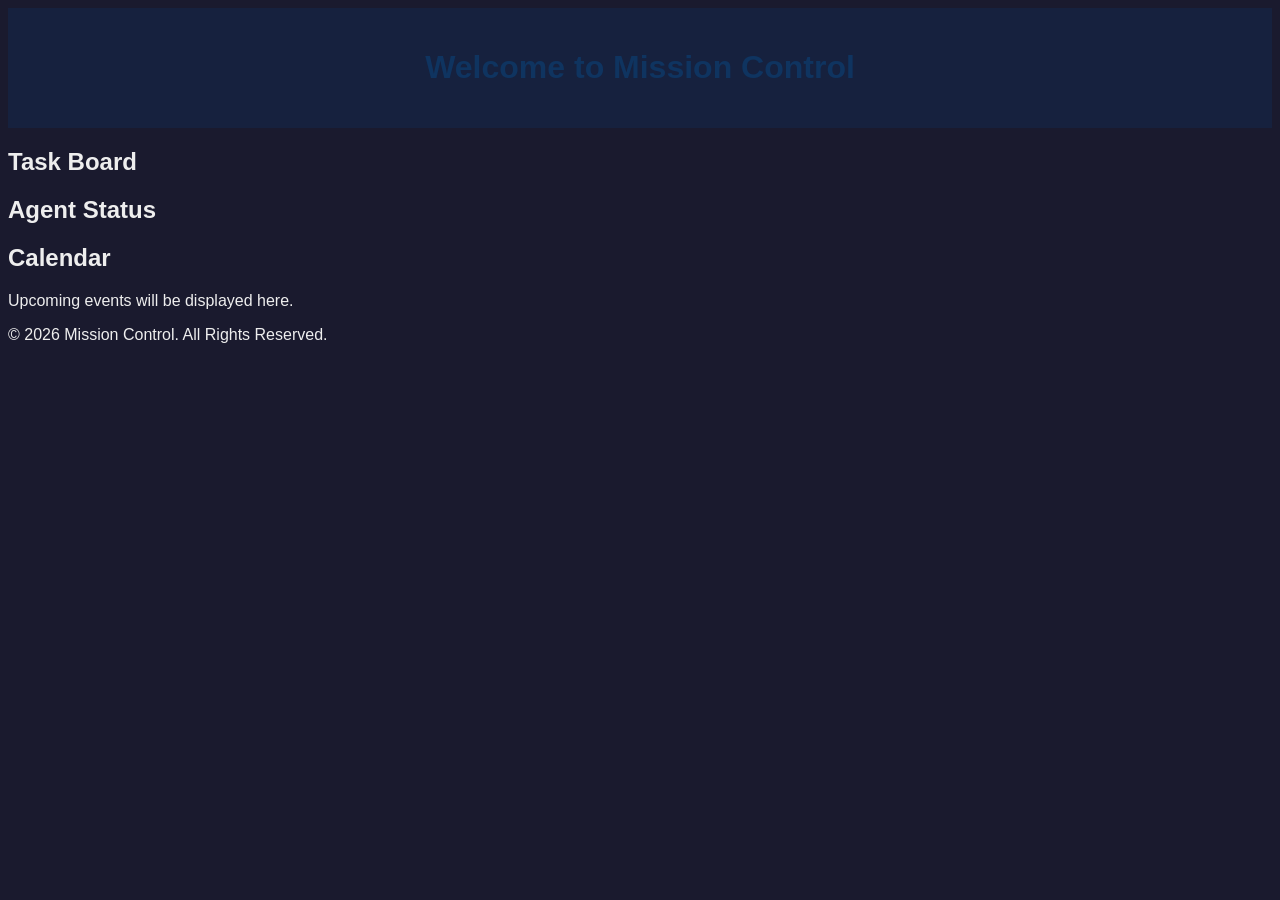
==== commit 5bce52d3: "Update dashboard" ====
--- a/index.html
+++ b/index.html
@@ -1,763 +1,35 @@
 <!DOCTYPE html>
 <html lang="en">
 <head>
-  <meta charset="UTF-8">
-  <meta name="viewport" content="width=device-width, initial-scale=1.0">
-  <title>Mission Control</title>
-  <link href="https://fonts.googleapis.com/css2?family=Nunito:wght@400;600;700;800;900&family=Space+Mono:wght@400;700&display=swap" rel="stylesheet">
-  <style>
-    :root {
-      --wood-dark: #7a5228;
-      --wood:      #b8905a;
-      --wall:      #f2ebe0;
-      --wall2:     #e4d8c4;
-      --floor:     #d9c9aa;
-      --floor2:    #c8b494;
-      --carpet:    #b8a882;
-      --desk:      #ede0c4;
-      --desk-s:    #c8b090;
-      --shadow:    rgba(60,40,10,.14);
-      --card:      rgba(255,252,246,.96);
-      --hal:    #2d6fd4;
-      --dwight: #d4782a;
-      --pam:    #c4508a;
-      --kelly:  #8e44ad;
-      --leslie: #1a9850;
-      --tom:    #d42d2d;
-    }
-    *{margin:0;padding:0;box-sizing:border-box;}
-    body{font-family:'Nunito',sans-serif;background:#ddd0b8;min-height:100vh;}
-
-    /* TOP BAR */
-    .topbar{
-      background:var(--wood-dark);color:#fff;
-      display:flex;align-items:center;justify-content:space-between;
-      padding:10px 22px;box-shadow:0 3px 12px var(--shadow);
-      position:sticky;top:0;z-index:400;
-    }
-    .topbar h1{font-size:1.35rem;font-weight:900;letter-spacing:3px;text-transform:uppercase;}
-    .live-dot{width:9px;height:9px;border-radius:50%;background:#4ade80;display:inline-block;margin-right:7px;animation:lp 1.5s infinite;}
-    @keyframes lp{0%,100%{opacity:1;transform:scale(1)}50%{opacity:.5;transform:scale(1.5)}}
-    .clock{font-family:'Space Mono',monospace;font-size:.9rem;}
-
-    /* LAYOUT */
-    .layout{display:grid;grid-template-columns:1fr 300px;gap:16px;padding:16px;max-width:1600px;margin:0 auto;}
-    .left-col,.right-col{display:flex;flex-direction:column;gap:16px;}
-
-    /* PANEL */
-    .panel{background:var(--card);border-radius:14px;box-shadow:0 4px 18px var(--shadow);overflow:hidden;}
-    .ph{background:var(--wood);color:#fff;font-weight:800;font-size:.7rem;letter-spacing:2.5px;text-transform:uppercase;padding:8px 14px;}
-
-    /* ═══════════════════════════════
-       FLOOR PLAN — TRUE TOP-DOWN
-    ═══════════════════════════════ */
-    .fp-wrap{background:#c4b898;border-radius:14px;overflow:hidden;box-shadow:0 4px 22px var(--shadow);}
-    .fp-hdr{background:var(--wood-dark);color:#fff;font-weight:800;font-size:.7rem;letter-spacing:2.5px;text-transform:uppercase;padding:8px 14px;}
-
-    /* The actual floor plan canvas */
-    #fp{
-      position:relative;
-      width:100%;
-      height:600px;
-      overflow:hidden;
-      /* Flat top-down look — no perspective transform */
-      background:var(--floor);
-    }
-
-    /* Floor tiles */
-    #fp::before{
-      content:'';position:absolute;inset:0;
-      background:
-        repeating-conic-gradient(var(--floor) 0% 25%, var(--floor2) 0% 50%) 0 0 / 48px 48px;
-      opacity:.55;
-    }
-
-    /* Outer walls */
-    .wall-n,.wall-s,.wall-e,.wall-w{position:absolute;background:#a08060;z-index:2;}
-    .wall-n{top:0;left:0;right:0;height:14px;box-shadow:0 3px 8px rgba(0,0,0,.18);}
-    .wall-s{bottom:0;left:0;right:0;height:14px;box-shadow:0 -3px 8px rgba(0,0,0,.18);}
-    .wall-w{top:0;left:0;bottom:0;width:14px;box-shadow:3px 0 8px rgba(0,0,0,.18);}
-    .wall-e{top:0;right:0;bottom:0;width:14px;box-shadow:-3px 0 8px rgba(0,0,0,.18);}
-
-    /* Inner divider wall (HAL's office) */
-    .wall-inner{position:absolute;background:#a08060;z-index:2;}
-
-    /* Room labels */
-    .room-label{
-      position:absolute;z-index:3;
-      font-size:.55rem;font-weight:900;letter-spacing:1.5px;text-transform:uppercase;
-      color:rgba(80,55,20,.4);pointer-events:none;
-      }
-
-    /* Carpet areas */
-    .carpet{position:absolute;border-radius:6px;z-index:1;}
-
-    /* Windows — top-down: just a lighter strip in the wall */
-    .window{
-      position:absolute;background:#c8e8f8;z-index:3;
-      border:2px solid #90b8d0;
-    }
-
-    /* Door openings */
-    .door{position:absolute;background:var(--floor);z-index:3;}
-    .door::after{
-      content:'';position:absolute;
-      border:2px dashed rgba(120,80,30,.3);border-radius:0 0 100% 0;
-    }
-
-    /* ── FURNITURE (top-down silhouettes) ── */
-    /* All furniture is flat rectangles/shapes as seen from above */
-    .furn{position:absolute;z-index:10;border-radius:3px;}
-
-    /* Desks — top-down rectangle with a monitor dot */
-    .desk{
-      position:absolute;z-index:10;
-      background:var(--desk);
-      border-radius:4px;
-      border:2px solid var(--desk-s);
-      box-shadow:0 2px 6px rgba(0,0,0,.14);
-      display:flex;align-items:center;justify-content:center;
-    }
-    .desk .monitor-dot{
-      width:28px;height:20px;
-      background:#1a1a2e;border-radius:2px;
-      border:1.5px solid #3a3a5e;
-      position:relative;overflow:hidden;
-      display:flex;align-items:center;justify-content:center;
-    }
-    .desk .monitor-dot::after{
-      content:'';position:absolute;inset:2px;
-      background:linear-gradient(135deg,#0a1628,#1a2a4a);
-      animation:screenPulse 3s infinite;
-    }
-    @keyframes screenPulse{0%,100%{opacity:1}50%{opacity:.6}}
-
-    /* Chair dots (top-down circles) */
-    .chair{
-      position:absolute;z-index:9;
-      width:18px;height:18px;border-radius:50%;
-      background:#c8a870;border:2px solid #a08050;
-      box-shadow:0 1px 4px rgba(0,0,0,.15);
-    }
-
-    /* Sofa top-down */
-    .sofa{
-      position:absolute;z-index:10;
-      background:#c0a878;border-radius:6px;
-      border:2px solid #a08858;
-      box-shadow:0 2px 6px rgba(0,0,0,.12);
-    }
-
-    /* Bookshelf top-down */
-    .shelf{
-      position:absolute;z-index:10;
-      background:var(--wood);border-radius:3px;
-      box-shadow:0 2px 5px rgba(0,0,0,.15);
-      overflow:hidden;display:flex;
-    }
-    .shelf-spine{flex:1;height:100%;}
-
-    /* Filing cabinet */
-    .cabinet{position:absolute;z-index:10;background:#b0b8c0;border-radius:3px;border:2px solid #909898;box-shadow:0 2px 5px rgba(0,0,0,.14);}
-
-    /* Water cooler top-down */
-    .wcooler{
-      position:absolute;z-index:10;
-      width:22px;height:22px;border-radius:50%;
-      background:radial-gradient(circle,#c8e8f8,#90c8e8);
-      border:2px solid #60a0c0;
-      box-shadow:0 1px 5px rgba(0,0,0,.15);
-    }
-
-    /* Plant top-down */
-    .plant-td{
-      position:absolute;z-index:10;
-      border-radius:50%;
-      background:radial-gradient(circle,#5a9e50,#3a7830);
-      box-shadow:0 2px 6px rgba(0,0,0,.18);
-    }
-
-    /* Conference table */
-    .conf-table{position:absolute;z-index:10;background:#d8c8a0;border-radius:12px;border:2px solid #b8a880;box-shadow:0 2px 8px rgba(0,0,0,.14);}
-
-    /* ── AGENTS ── */
-    .agent{
-      position:absolute;z-index:50;
-      display:flex;flex-direction:column;align-items:center;gap:2px;
-      cursor:pointer;
-      /* smooth walking */
-      transition:left 3s cubic-bezier(.4,0,.2,1), top 3s cubic-bezier(.4,0,.2,1);
-    }
-
-    /* The agent circle — top-down view looks like a colored dot with emoji */
-    .a-circle{
-      width:36px;height:36px;border-radius:50%;
-      display:flex;align-items:center;justify-content:center;
-      font-size:1.1rem;
-      box-shadow:0 3px 10px rgba(0,0,0,.25);
-      border:3px solid rgba(255,255,255,.8);
-      position:relative;
-      transition:box-shadow .3s,transform .3s;
-    }
-
-    /* BUSY state — pulsing glow ring */
-    .a-circle.busy{
-      animation:busyRing 1s ease-in-out infinite;
-    }
-    @keyframes busyRing{
-      0%,100%{box-shadow:0 0 0 0 currentColor,0 3px 10px rgba(0,0,0,.25);}
-      50%{box-shadow:0 0 0 7px transparent,0 3px 10px rgba(0,0,0,.25);}
-    }
-
-    /* SLACKING — slow dim pulse */
-    .a-circle.slacking{
-      animation:slackPulse 3s ease-in-out infinite;
-      opacity:.75;
-    }
-    @keyframes slackPulse{0%,100%{opacity:.75}50%{opacity:.45}}
-
-    .a-name{
-      background:rgba(255,255,255,.92);border-radius:6px;padding:1px 6px;
-      font-size:.55rem;font-weight:900;color:#3a2a1a;
-      box-shadow:0 1px 4px var(--shadow);white-space:nowrap;
-    }
-
-    /* Busy dots under name */
-    .bdots{display:flex;gap:2px;height:8px;align-items:flex-end;}
-    .bd{width:4px;height:4px;border-radius:50%;animation:bdb 1s infinite;}
-    .bd:nth-child(2){animation-delay:.2s}.bd:nth-child(3){animation-delay:.4s}
-    @keyframes bdb{0%,100%{transform:translateY(0);opacity:.3}50%{transform:translateY(-4px);opacity:1}}
-    .bdots.hidden{visibility:hidden;}
-
-    /* Z indicator shadow = top-down depth illusion */
-    .a-shadow{
-      position:absolute;bottom:-6px;left:50%;transform:translateX(-50%);
-      width:30px;height:8px;border-radius:50%;
-      background:rgba(0,0,0,.18);filter:blur(3px);z-index:-1;
-    }
-
-    /* Bubble */
-    .bubble{
-      position:absolute;z-index:60;pointer-events:none;
-      background:#fff;border-radius:10px 10px 10px 3px;
-      padding:5px 8px;font-size:.58rem;font-weight:700;color:#3a2a1a;
-      box-shadow:0 2px 10px var(--shadow);max-width:120px;line-height:1.3;
-      transition:opacity .4s;
-      white-space:normal;
-    }
-    .bubble::after{content:'';position:absolute;bottom:-6px;left:8px;border:5px solid transparent;border-top-color:#fff;}
-
-    /* ═══════════════════════════════
-       AGENT KEY
-    ═══════════════════════════════ */
-    .key-list{padding:8px;display:flex;flex-direction:column;gap:5px;}
-    .key-item{
-      display:flex;align-items:center;gap:8px;
-      background:#fdf6ec;border-radius:10px;padding:7px 10px;
-      border-left:4px solid #ddd;cursor:pointer;transition:transform .15s;
-    }
-    .key-item:hover{transform:translateX(3px);}
-    .key-av{width:26px;height:26px;border-radius:50%;display:flex;align-items:center;justify-content:center;font-size:.85rem;flex-shrink:0;}
-    .key-info{flex:1;min-width:0;}
-    .key-name{font-weight:900;font-size:.74rem;}
-    .key-loc{font-size:.6rem;color:#9a8a7a;}
-    .key-doing{font-size:.65rem;font-weight:700;color:#4a3a2a;white-space:nowrap;overflow:hidden;text-overflow:ellipsis;max-width:140px;}
-    .key-badge{font-size:.56rem;font-weight:900;text-transform:uppercase;letter-spacing:.5px;padding:3px 7px;border-radius:20px;white-space:nowrap;flex-shrink:0;}
-    .b-busy   {background:#e8f5e8;color:#1a9850;}
-    .b-slack  {background:#fff3e0;color:#e67e22;}
-    .b-hal-busy{background:#e8f0ff;color:#2d6fd4;}
-
-    /* ═══════════════════════════════
-       TASKS
-    ═══════════════════════════════ */
-    .task-form{padding:10px;display:flex;flex-direction:column;gap:6px;}
-    .task-form input,.task-form select{
-      border:2px solid #e8d8c0;border-radius:8px;padding:7px 10px;
-      font-family:'Nunito',sans-serif;font-size:.8rem;font-weight:700;
-      color:#3a2a1a;background:#fdf6ec;outline:none;transition:border-color .2s;
-    }
-    .task-form input:focus{border-color:var(--hal);}
-    .btn-add{
-      background:linear-gradient(135deg,#2d6fd4,#1a4fa0);color:#fff;border:none;
-      border-radius:8px;padding:7px;font-family:'Nunito',sans-serif;
-      font-weight:900;font-size:.8rem;cursor:pointer;transition:transform .15s,box-shadow .15s;
-    }
-    .btn-add:hover{transform:translateY(-2px);box-shadow:0 4px 12px rgba(45,111,212,.35);}
-    .task-list{padding:0 10px 10px;display:flex;flex-direction:column;gap:5px;max-height:190px;overflow-y:auto;}
-    .task-item{
-      background:#fdf6ec;border-radius:8px;padding:6px 9px;
-      display:flex;align-items:center;gap:6px;
-      font-size:.76rem;font-weight:700;color:#3a2a1a;
-      border-left:4px solid #aaa;transition:transform .15s;
-    }
-    .task-item:hover{transform:translateX(2px);}
-    .task-item.done{opacity:.5;text-decoration:line-through;}
-    .task-item input[type=checkbox]{accent-color:#1a9850;cursor:pointer;}
-    .t-badge{margin-left:auto;font-size:.58rem;padding:2px 6px;border-radius:5px;font-weight:800;white-space:nowrap;}
-    .btn-del{background:none;border:none;cursor:pointer;color:#c07060;font-size:.72rem;opacity:.4;transition:opacity .2s;}
-    .btn-del:hover{opacity:1;}
-
-    /* ═══════════════════════════════
-       CALENDAR
-    ═══════════════════════════════ */
-    .cal-wrap{padding:10px;}
-    .cal-nav{display:flex;align-items:center;justify-content:space-between;margin-bottom:7px;}
-    .cal-nav span{font-weight:900;font-size:.82rem;color:#3a2a1a;}
-    .cal-nav button{background:#f0e0c8;border:none;cursor:pointer;font-weight:900;font-size:.88rem;width:25px;height:25px;border-radius:6px;color:var(--wood-dark);transition:background .15s;}
-    .cal-nav button:hover{background:#e0c8a8;}
-    .cal-grid{display:grid;grid-template-columns:repeat(7,1fr);gap:2px;text-align:center;}
-    .cal-lbl{font-size:.56rem;font-weight:900;color:#8a7a6a;text-transform:uppercase;padding:2px 0;}
-    .cal-d{font-size:.7rem;font-weight:700;padding:5px 2px;border-radius:6px;cursor:pointer;color:#3a2a1a;transition:background .15s;position:relative;}
-    .cal-d:hover{background:#f0e0c8;}
-    .cal-d.today{background:var(--hal);color:#fff;}
-    .cal-d.has-task::after{content:'';position:absolute;bottom:2px;left:50%;transform:translateX(-50%);width:3px;height:3px;border-radius:50%;background:#d42d2d;}
-    .cal-d.dim{color:#c0b0a0;}
-  </style>
+    <meta charset="UTF-8">
+    <meta name="viewport" content="width=device-width, initial-scale=1.0">
+    <link rel="stylesheet" href="styles.css">
+    <title>Mission Control</title>
 </head>
 <body>
-
-<div class="topbar">
-  <h1>🛸 Mission Control</h1>
-  <div><span class="live-dot"></span><span class="clock" id="clk">--:--:--</span></div>
-</div>
-
-<div class="layout">
- <div class="left-col">
-
-  <div class="fp-wrap">
-    <div class="fp-hdr">🏢 Floor Plan — Live View</div>
-    <div id="fp">
-
-      <!-- OUTER WALLS -->
-      <div class="wall-n"></div><div class="wall-s"></div>
-      <div class="wall-w"></div><div class="wall-e"></div>
-
-      <!-- HAL'S CORNER OFFICE divider walls -->
-      <!-- Vertical wall from top, with a door gap -->
-      <div class="wall-inner" style="left:200px;top:14px;width:10px;height:155px;"></div>
-      <!-- Horizontal wall -->
-      <div class="wall-inner" style="left:14px;top:170px;width:196px;height:10px;"></div>
-      <!-- Door gap label -->
-      <div class="door" style="left:14px;top:140px;width:30px;height:30px;"></div>
-
-      <!-- Room labels -->
-      <div class="room-label" style="left:24px;top:20px;">HAL's Office</div>
-      <div class="room-label" style="left:240px;top:20px;">Main Floor</div>
-      <div class="room-label" style="left:24px;top:240px;">Break Area</div>
-      <div class="room-label" style="left:55%;top:72%;transform:translateX(-50%)">Community Zone</div>
-
-      <!-- CARPETS -->
-      <!-- HAL office carpet -->
-      <div class="carpet" style="left:16px;top:16px;width:178px;height:148px;background:rgba(45,111,212,.08);"></div>
-      <!-- Main floor carpet -->
-      <div class="carpet" style="left:212px;top:16px;right:16px;bottom:16px;background:rgba(185,160,120,.12);border-radius:4px;"></div>
-      <!-- Break area carpet -->
-      <div class="carpet" style="left:16px;top:182px;width:178px;height:160px;background:rgba(180,140,80,.12);border-radius:4px;"></div>
-      <!-- Community rug -->
-      <div class="carpet" style="left:35%;top:55%;width:36%;height:22%;background:rgba(160,120,70,.18);border-radius:10px;"></div>
-
-      <!-- WINDOWS (top-down light strips in north wall) -->
-      <div class="window" style="left:250px;top:2px;width:80px;height:12px;"></div>
-      <div class="window" style="left:380px;top:2px;width:80px;height:12px;"></div>
-      <div class="window" style="left:510px;top:2px;width:80px;height:12px;"></div>
-      <!-- West wall windows -->
-      <div class="window" style="left:2px;top:60px;width:12px;height:50px;"></div>
-
-      <!-- ── HAL'S OFFICE FURNITURE ── -->
-      <!-- HAL's L-shaped desk (two pieces) -->
-      <div class="desk" style="left:30px;top:30px;width:110px;height:50px;">
-        <div class="monitor-dot"></div>
-      </div>
-      <div class="desk" style="left:120px;top:70px;width:50px;height:80px;"></div>
-      <!-- HAL chair -->
-      <div class="chair" style="left:75px;top:88px;"></div>
-      <!-- HAL bookshelf on wall -->
-      <div class="shelf" style="left:16px;top:100px;width:12px;height:60px;flex-direction:column;">
-        <div class="shelf-spine" style="background:#e74c3c;"></div>
-        <div class="shelf-spine" style="background:#3498db;"></div>
-        <div class="shelf-spine" style="background:#2ecc71;"></div>
-        <div class="shelf-spine" style="background:#f39c12;"></div>
-      </div>
-      <!-- HAL plant -->
-      <div class="plant-td" style="left:158px;top:22px;width:28px;height:28px;"></div>
-      <!-- HAL cabinet -->
-      <div class="cabinet" style="left:168px;top:60px;width:24px;height:60px;"></div>
-
-      <!-- ── BREAK AREA ── -->
-      <!-- Water cooler -->
-      <div class="wcooler" style="left:40px;top:200px;"></div>
-      <!-- Sofa -->
-      <div class="sofa" style="left:22px;top:240px;width:100px;height:30px;"></div>
-      <div class="sofa" style="left:22px;top:272px;width:30px;height:60px;border-radius:6px 6px 6px 6px;"></div>
-      <!-- Small coffee table -->
-      <div class="furn" style="left:68px;top:255px;width:40px;height:30px;background:#c8b890;border:2px solid #a89870;border-radius:4px;"></div>
-      <!-- Break area plant -->
-      <div class="plant-td" style="left:160px;top:188px;width:22px;height:22px;"></div>
-      <div class="plant-td" style="left:160px;top:310px;width:18px;height:18px;"></div>
-
-      <!-- ── MAIN FLOOR ── -->
-
-      <!-- DWIGHT desk (dedicated, top area) -->
-      <div class="desk" style="left:240px;top:30px;width:90px;height:50px;">
-        <div class="monitor-dot"></div>
-      </div>
-      <div class="chair" style="left:270px;top:84px;"></div>
-      <!-- Cabinet by Dwight -->
-      <div class="cabinet" style="left:340px;top:30px;width:20px;height:50px;"></div>
-
-      <!-- Community desk cluster (center) -->
-      <!-- Long shared table -->
-      <div class="desk" style="left:38%;top:57%;width:130px;height:55px;">
-        <div class="monitor-dot" style="margin-right:8px;"></div>
-        <div class="monitor-dot"></div>
-      </div>
-      <!-- Chairs around community desk -->
-      <div class="chair" style="left:40%;top:calc(57% - 22px);"></div>
-      <div class="chair" style="left:calc(40% + 40px);top:calc(57% - 22px);"></div>
-      <div class="chair" style="left:40%;top:calc(57% + 60px);"></div>
-      <div class="chair" style="left:calc(40% + 40px);top:calc(57% + 60px);"></div>
-
-      <!-- Printer / copier -->
-      <div class="furn" style="right:30px;top:30px;width:50px;height:40px;background:#b0b8c0;border:2px solid #909898;border-radius:3px;display:flex;align-items:center;justify-content:center;font-size:.5rem;color:#606870;font-weight:900;">PRINT</div>
-
-      <!-- East wall shelving -->
-      <div class="shelf" style="right:16px;top:80px;width:12px;height:120px;flex-direction:column;">
-        <div class="shelf-spine" style="background:#9b59b6;"></div>
-        <div class="shelf-spine" style="background:#e74c3c;"></div>
-        <div class="shelf-spine" style="background:#1abc9c;"></div>
-        <div class="shelf-spine" style="background:#3498db;"></div>
-        <div class="shelf-spine" style="background:#e67e22;"></div>
-      </div>
-
-      <!-- Plants on main floor -->
-      <div class="plant-td" style="right:30px;bottom:120px;width:26px;height:26px;"></div>
-      <div class="plant-td" style="left:220px;bottom:20px;width:20px;height:20px;"></div>
-      <div class="plant-td" style="right:100px;bottom:20px;width:22px;height:22px;"></div>
-
-      <!-- Conference / meeting area bottom right -->
-      <div class="conf-table" style="right:60px;bottom:50px;width:100px;height:60px;"></div>
-      <div class="chair" style="right:95px;bottom:116px;"></div>
-      <div class="chair" style="right:55px;bottom:116px;"></div>
-      <div class="chair" style="right:135px;bottom:80px;"></div>
-      <div class="chair" style="right:30px;bottom:80px;"></div>
-      <div class="chair" style="right:95px;bottom:44px;"></div>
-      <div class="chair" style="right:55px;bottom:44px;"></div>
-
-      <!-- ── AGENTS (JS-controlled) ── -->
-      <div id="agents"></div>
-
-    </div><!-- /#fp -->
-  </div>
-
- </div><!-- /left-col -->
-
- <div class="right-col">
-
-  <!-- AGENT KEY -->
-  <div class="panel">
-    <div class="ph">🗺️ Agent Status</div>
-    <div class="key-list" id="agentKey"></div>
-  </div>
-
-  <!-- TASKS -->
-  <div class="panel">
-    <div class="ph">✅ Tasks Board</div>
-    <div class="task-form">
-      <input type="text" id="taskInput" placeholder="Task title..."/>
-      <select id="taskAssignee">
-        <option>HAL</option><option>Dwight</option><option>Pam</option>
-        <option>Kelly</option><option>Leslie</option><option>Tom</option>
-      </select>
-      <button class="btn-add" onclick="addTask()">+ Add Task</button>
-    </div>
-    <div class="task-list" id="taskList"></div>
-  </div>
-
-  <!-- CALENDAR -->
-  <div class="panel">
-    <div class="ph">📅 Calendar</div>
-    <div class="cal-wrap">
-      <div class="cal-nav">
-        <button onclick="changeMonth(-1)">‹</button>
-        <span id="calLabel"></span>
-        <button onclick="changeMonth(1)">›</button>
-      </div>
-      <div class="cal-grid" id="calGrid"></div>
-    </div>
-  </div>
-
- </div>
-</div>
-
-<script>
-// ════════════════════════════════════════
-//  AGENT CONFIG
-// ════════════════════════════════════════
-// Positions are % of floor plan width/height (left/top)
-const AGENTS = [
-  { id:'hal',    name:'HAL',    emoji:'🤖', color:'#2d6fd4', fixed:true,
-    homeL:7, homeT:40 },   // sits at his desk
-  { id:'dwight', name:'Dwight', emoji:'🦾', color:'#d4782a', fixed:true,
-    homeL:36, homeT:12 },  // sits at his desk
-  { id:'pam',    name:'Pam',    emoji:'👩', color:'#c4508a', fixed:false,
-    homeL:50, homeT:50 },
-  { id:'kelly',  name:'Kelly',  emoji:'💅', color:'#8e44ad', fixed:false,
-    homeL:30, homeT:62 },
-  { id:'leslie', name:'Leslie', emoji:'📋', color:'#1a9850', fixed:false,
-    homeL:48, homeT:68 },
-  { id:'tom',    name:'Tom',    emoji:'🕴️', color:'#d42d2d', fixed:false,
-    homeL:65, homeT:44 },
-];
-
-// Roaming waypoints (% left, % top)
-const WAYPOINTS = [
-  // break area / water cooler
-  {l:8, t:37},{l:10,t:42},{l:12,t:48},
-  // community desk zone
-  {l:40,t:60},{l:46,t:65},{l:52,t:58},{l:55,t:70},
-  // main floor open areas
-  {l:60,t:35},{l:70,t:50},{l:75,t:65},{l:65,t:75},
-  {l:50,t:80},{l:35,t:78},{l:28,t:55},{l:32,t:70},
-  // conference area
-  {l:75,t:78},{l:80,t:72},{l:72,t:82},
-  // near printer
-  {l:82,t:18},{l:78,t:25},
-  // general wandering
-  {l:55,t:45},{l:48,t:30},{l:62,t:28},
-];
-
-// Messages
-const MSGS = {
-  hal:    ['Managing queue 📋','Monitoring agents 👁️','Delegating tasks 📤','Reviewing metrics 📊','System check ✅'],
-  dwight: ['Running analysis 📊','Executing tasks ⚙️','Scanning anomalies 🔍','Reporting to HAL 📡','Processing data 🧮'],
-  pam:    ['Sorting messages 📬','Filing docs 📂','Scheduling calls 📞','Inbox zero hunt 📧','Making coffee ☕'],
-  kelly:  ['Chatting 💬','Checking news 📱','Sharing updates 🗣️','Planning lunch 🥗','Team check-in 😊'],
-  leslie: ['Writing report 📝','Building binder 📒','Researching 🔎','Writing proposals ✍️','Cross-referencing 📑'],
-  tom:    ['Pitching ideas 💡','Networking 📲','Brainstorming 🎯','Closing deals 💼','Trend spotting 🌐'],
-};
-const SLACK = ['😴 Slacking','🥱 Doing nothing','📱 Scrolling phone','💭 Daydreaming','🃏 Solitaire','😶 Zoning out'];
-
-// ════════════════════════════════════════
-//  STATE
-// ════════════════════════════════════════
-let agentPos  = {};  // {id: {l, t}}
-let agentMsg  = {};  // {id: string}
-
-// ════════════════════════════════════════
-//  STORAGE
-// ════════════════════════════════════════
-function getTasks(){ try{return JSON.parse(localStorage.getItem('mc5')||'[]');}catch(e){return[];} }
-function saveTasks(t){ localStorage.setItem('mc5', JSON.stringify(t)); }
-
-// ════════════════════════════════════════
-//  BUILD AGENT ELEMENTS
-// ════════════════════════════════════════
-function buildAgents(){
-  const c = document.getElementById('agents');
-  c.innerHTML = '';
-  AGENTS.forEach(a => {
-    agentPos[a.id] = {l: a.homeL, t: a.homeT};
-    agentMsg[a.id] = MSGS[a.id][0];
-
-    const el = document.createElement('div');
-    el.className = 'agent';
-    el.id = 'ag-' + a.id;
-    el.style.left   = a.homeL + '%';
-    el.style.top    = a.homeT + '%';
-    el.onclick = () => pingAgent(a.id);
-    el.innerHTML = `
-      <div class="bubble" id="bub-${a.id}" style="bottom:44px;left:50%;transform:translateX(-40%)">${agentMsg[a.id]}</div>
-      <div class="a-shadow"></div>
-      <div class="a-circle" id="circ-${a.id}" style="background:linear-gradient(135deg,${a.color},${darker(a.color)});color:${a.color}">${a.emoji}</div>
-      <div class="a-name">${a.name}</div>
-      <div class="bdots hidden" id="dots-${a.id}">
-        <div class="bd" style="background:${a.color}"></div>
-        <div class="bd" style="background:${a.color}"></div>
-        <div class="bd" style="background:${a.color}"></div>
-      </div>`;
-    c.appendChild(el);
-  });
-}
-
-function darker(hex){
-  const r=parseInt(hex.slice(1,3),16),g=parseInt(hex.slice(3,5),16),b=parseInt(hex.slice(5,7),16);
-  return `rgb(${Math.max(0,r-55)},${Math.max(0,g-55)},${Math.max(0,b-55)})`;
-}
-
-// ════════════════════════════════════════
-//  MOVEMENT
-// ════════════════════════════════════════
-function moveRoamers(){
-  AGENTS.filter(a => !a.fixed).forEach(a => {
-    const wp = WAYPOINTS[Math.floor(Math.random() * WAYPOINTS.length)];
-    const jL = (Math.random()-.5)*6;
-    const jT = (Math.random()-.5)*6;
-    const el = document.getElementById('ag-' + a.id);
-    if(!el) return;
-    const newL = Math.min(88, Math.max(2, wp.l + jL));
-    const newT = Math.min(88, Math.max(2, wp.t + jT));
-    el.style.left = newL + '%';
-    el.style.top  = newT + '%';
-    agentPos[a.id] = {l: newL, t: newT};
-  });
-}
-
-// ════════════════════════════════════════
-//  BUSY / SLACK STATE UPDATE
-// ════════════════════════════════════════
-function updateAgentStates(){
-  const tasks = getTasks();
-  AGENTS.forEach(a => {
-    const myTask = tasks.find(t => t.assignee === a.name && !t.done);
-    const busy   = !!myTask;
-    const circ   = document.getElementById('circ-' + a.id);
-    const dots   = document.getElementById('dots-' + a.id);
-    const bub    = document.getElementById('bub-'  + a.id);
-
-    // pick message
-    const pool = busy ? MSGS[a.id] : SLACK;
-    const msg  = busy ? myTask.title : pool[Math.floor(Math.random()*pool.length)];
-    agentMsg[a.id] = msg;
-
-    if(circ){
-      circ.classList.toggle('busy',    busy);
-      circ.classList.toggle('slacking', !busy);
-    }
-    if(dots) dots.classList.toggle('hidden', !busy);
-
-    if(bub){
-      bub.style.opacity = 0;
-      setTimeout(()=>{
-        bub.textContent = busy ? ('🔨 ' + msg) : msg;
-        bub.style.transition = 'opacity .4s';
-        bub.style.opacity = 1;
-      },300);
-    }
-  });
-  renderKey();
-}
-
-// ════════════════════════════════════════
-//  PING (click glow)
-// ════════════════════════════════════════
-function pingAgent(id){
-  const a  = AGENTS.find(x=>x.id===id);
-  const el = document.getElementById('ag-'+id);
-  if(!el||!a) return;
-  el.style.filter = `drop-shadow(0 0 14px ${a.color})`;
-  setTimeout(()=>el.style.filter='', 1000);
-}
-
-// ════════════════════════════════════════
-//  AGENT KEY
-// ════════════════════════════════════════
-const LOC = {
-  hal:'Corner Office', dwight:'Dedicated Desk',
-  pam:'Roaming', kelly:'Break Area / Cooler',
-  leslie:'Community Desk', tom:'Roaming',
-};
-
-function renderKey(){
-  const tasks = getTasks();
-  document.getElementById('agentKey').innerHTML = AGENTS.map(a=>{
-    const myTask = tasks.find(t=>t.assignee===a.name&&!t.done);
-    const busy   = !!myTask;
-    const doing  = busy ? myTask.title : (agentMsg[a.id]||SLACK[0]);
-    const bcls   = busy ? (a.id==='hal'?'b-hal-busy':'b-busy') : 'b-slack';
-    const btxt   = busy ? (a.id==='hal'?'HAL is busy':'Working') : 'Slacking';
-    return `<div class="key-item" style="border-left-color:${a.color}" onclick="pingAgent('${a.id}')">
-      <div class="key-av" style="background:${a.color}22">${a.emoji}</div>
-      <div class="key-info">
-        <div class="key-name" style="color:${a.color}">${a.name} <span style="font-weight:600;color:#9a8a7a;font-size:.58rem">· ${LOC[a.id]}</span></div>
-        <div class="key-doing">${busy?'🔨 ':''}${doing}</div>
-      </div>
-      <span class="key-badge ${bcls}">${btxt}</span>
-    </div>`;
-  }).join('');
-}
-
-// ════════════════════════════════════════
-//  TASKS
-// ════════════════════════════════════════
-const COLORS = {HAL:'#2d6fd4',Dwight:'#d4782a',Pam:'#c4508a',Kelly:'#8e44ad',Leslie:'#1a9850',Tom:'#d42d2d'};
-
-function addTask(){
-  const inp = document.getElementById('taskInput');
-  const asgn = document.getElementById('taskAssignee').value;
-  const title = inp.value.trim();
-  if(!title) return;
-  const t = getTasks();
-  t.unshift({id:Date.now(),title,assignee:asgn,done:false});
-  saveTasks(t); inp.value='';
-  renderTasks(); updateAgentStates(); renderCal();
-}
-
-function toggleTask(id){
-  saveTasks(getTasks().map(t=>t.id===id?{...t,done:!t.done}:t));
-  renderTasks(); updateAgentStates();
-}
-
-function deleteTask(id){
-  saveTasks(getTasks().filter(t=>t.id!==id));
-  renderTasks(); updateAgentStates(); renderCal();
-}
-
-function renderTasks(){
-  const tasks = getTasks();
-  const list  = document.getElementById('taskList');
-  if(!tasks.length){
-    list.innerHTML='<div style="text-align:center;color:#b0a080;font-size:.74rem;padding:10px">No tasks — everyone is slacking! 😴</div>';
-    return;
-  }
-  list.innerHTML = tasks.map(t=>`
-    <div class="task-item${t.done?' done':''}" style="border-left-color:${COLORS[t.assignee]||'#aaa'}">
-      <input type="checkbox" ${t.done?'checked':''} onchange="toggleTask(${t.id})"/>
-      <span>${t.title}</span>
-      <span class="t-badge" style="background:${COLORS[t.assignee]||'#aaa'}22;color:${COLORS[t.assignee]||'#888'}">${t.assignee}</span>
-      <button class="btn-del" onclick="deleteTask(${t.id})">✕</button>
-    </div>`).join('');
-}
-
-// ════════════════════════════════════════
-//  CALENDAR
-// ════════════════════════════════════════
-let calDate = new Date();
-const TODAY = new Date();
-function renderCal(){
-  const y=calDate.getFullYear(),m=calDate.getMonth();
-  document.getElementById('calLabel').textContent=calDate.toLocaleString('default',{month:'long',year:'numeric'});
-  const first=new Date(y,m,1).getDay(),days=new Date(y,m+1,0).getDate(),prev=new Date(y,m,0).getDate();
-  const tasks=getTasks();
-  let h=['Su','Mo','Tu','We','Th','Fr','Sa'].map(l=>`<div class="cal-lbl">${l}</div>`).join('');
-  for(let i=first-1;i>=0;i--) h+=`<div class="cal-d dim">${prev-i}</div>`;
-  for(let d=1;d<=days;d++){
-    const isT=d===TODAY.getDate()&&m===TODAY.getMonth()&&y===TODAY.getFullYear();
-    const hasT=tasks.some(t=>{const td=new Date(t.id);return td.getDate()===d&&td.getMonth()===m&&td.getFullYear()===y;});
-    h+=`<div class="cal-d${isT?' today':''}${hasT?' has-task':''}">${d}</div>`;
-  }
-  for(let d=1;d<=42-first-days;d++) h+=`<div class="cal-d dim">${d}</div>`;
-  document.getElementById('calGrid').innerHTML=h;
-}
-function changeMonth(d){calDate.setMonth(calDate.getMonth()+d);renderCal();}
-
-// ════════════════════════════════════════
-//  CLOCK + INIT
-// ════════════════════════════════════════
-setInterval(()=>document.getElementById('clk').textContent=new Date().toLocaleTimeString(),1000);
-
-buildAgents();
-renderTasks();
-updateAgentStates();
-renderCal();
-
-// Roamers walk every 7s
-moveRoamers();
-setInterval(moveRoamers, 7000);
-
-// State + messages refresh every 5s
-setInterval(updateAgentStates, 5000);
-
-document.getElementById('taskInput').addEventListener('keydown',e=>{if(e.key==='Enter')addTask();});
-</script>
+    <header>
+        <h1>Welcome to Mission Control</h1>
+    </header>
+    <main>
+        <section id="tasks">
+            <h2>Task Board</h2>
+            <div class="task-container">
+                <!-- Dynamic Task Cards will go here -->
+            </div>
+        </section>
+        <section id="status">
+            <h2>Agent Status</h2>
+            <ul class="agent-status-list">
+                <!-- Dynamic Agent Status will go here -->
+            </ul>
+        </section>
+        <section id="calendar">
+            <h2>Calendar</h2>
+            <p>Upcoming events will be displayed here.</p>
+        </section>
+    </main>
+    <footer>
+        <p>&copy; 2026 Mission Control. All Rights Reserved.</p>
+    </footer>
 </body>
 </html>
--- a/styles.css
+++ b/styles.css
@@ -0,0 +1,10 @@
+cat > /root/Mission-Control/styles.css <<'EOF'
+* { margin: 0; padding: 0; box-sizing: border-box; }
+body { font-family: Arial, sans-serif; background: #1a1a2e; color: #eee; }
+header { background: #16213e; padding: 20px; text-align: center; }
+h1 { color: #0f3460; font-size: 2em; }
+.dashboard { display: grid; grid-template-columns: repeat(auto-fit, minmax(300px, 1fr)); gap: 20px; padding: 20px; }
+.card { background: #16213e; border-radius: 10px; padding: 20px; }
+button { background: #0f3460; color: white; border: none; padding: 10px 20px; border-radius: 5px; cursor: pointer; }
+button:hover { background: #e94560; }
+EOF
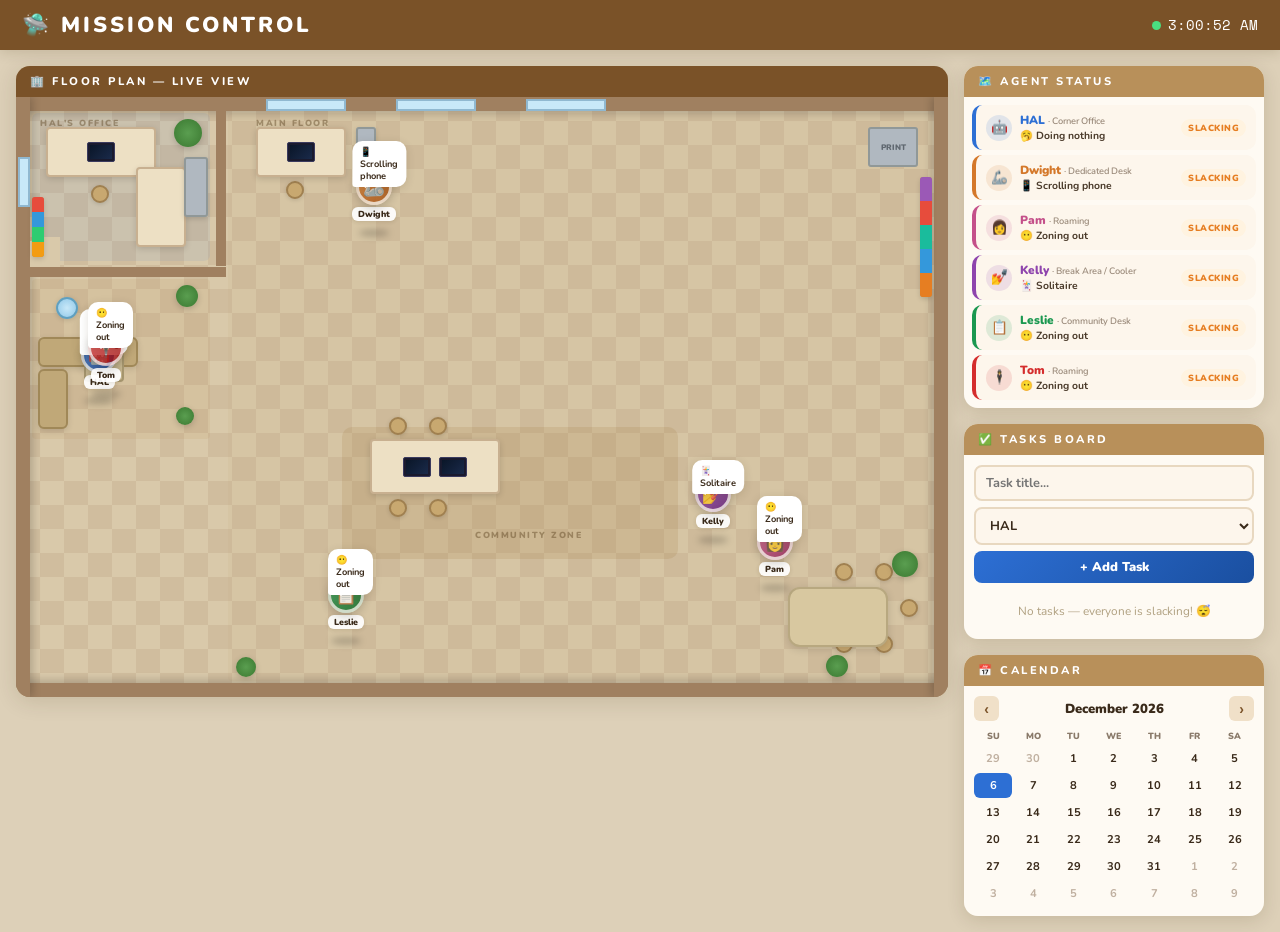
==== commit 59e48474: "Update print statement from 'Hello' to 'Goodbye'" ====
--- a/index.html
+++ b/index.html
@@ -1,35 +1,763 @@
 <!DOCTYPE html>
 <html lang="en">
 <head>
-    <meta charset="UTF-8">
-    <meta name="viewport" content="width=device-width, initial-scale=1.0">
-    <link rel="stylesheet" href="styles.css">
-    <title>Mission Control</title>
+  <meta charset="UTF-8">
+  <meta name="viewport" content="width=device-width, initial-scale=1.0">
+  <title>Mission Control</title>
+  <link href="https://fonts.googleapis.com/css2?family=Nunito:wght@400;600;700;800;900&family=Space+Mono:wght@400;700&display=swap" rel="stylesheet">
+  <style>
+    :root {
+      --wood-dark: #7a5228;
+      --wood:      #b8905a;
+      --wall:      #f2ebe0;
+      --wall2:     #e4d8c4;
+      --floor:     #d9c9aa;
+      --floor2:    #c8b494;
+      --carpet:    #b8a882;
+      --desk:      #ede0c4;
+      --desk-s:    #c8b090;
+      --shadow:    rgba(60,40,10,.14);
+      --card:      rgba(255,252,246,.96);
+      --hal:    #2d6fd4;
+      --dwight: #d4782a;
+      --pam:    #c4508a;
+      --kelly:  #8e44ad;
+      --leslie: #1a9850;
+      --tom:    #d42d2d;
+    }
+    *{margin:0;padding:0;box-sizing:border-box;}
+    body{font-family:'Nunito',sans-serif;background:#ddd0b8;min-height:100vh;}
+
+    /* TOP BAR */
+    .topbar{
+      background:var(--wood-dark);color:#fff;
+      display:flex;align-items:center;justify-content:space-between;
+      padding:10px 22px;box-shadow:0 3px 12px var(--shadow);
+      position:sticky;top:0;z-index:400;
+    }
+    .topbar h1{font-size:1.35rem;font-weight:900;letter-spacing:3px;text-transform:uppercase;}
+    .live-dot{width:9px;height:9px;border-radius:50%;background:#4ade80;display:inline-block;margin-right:7px;animation:lp 1.5s infinite;}
+    @keyframes lp{0%,100%{opacity:1;transform:scale(1)}50%{opacity:.5;transform:scale(1.5)}}
+    .clock{font-family:'Space Mono',monospace;font-size:.9rem;}
+
+    /* LAYOUT */
+    .layout{display:grid;grid-template-columns:1fr 300px;gap:16px;padding:16px;max-width:1600px;margin:0 auto;}
+    .left-col,.right-col{display:flex;flex-direction:column;gap:16px;}
+
+    /* PANEL */
+    .panel{background:var(--card);border-radius:14px;box-shadow:0 4px 18px var(--shadow);overflow:hidden;}
+    .ph{background:var(--wood);color:#fff;font-weight:800;font-size:.7rem;letter-spacing:2.5px;text-transform:uppercase;padding:8px 14px;}
+
+    /* ═══════════════════════════════
+       FLOOR PLAN — TRUE TOP-DOWN
+    ═══════════════════════════════ */
+    .fp-wrap{background:#c4b898;border-radius:14px;overflow:hidden;box-shadow:0 4px 22px var(--shadow);}
+    .fp-hdr{background:var(--wood-dark);color:#fff;font-weight:800;font-size:.7rem;letter-spacing:2.5px;text-transform:uppercase;padding:8px 14px;}
+
+    /* The actual floor plan canvas */
+    #fp{
+      position:relative;
+      width:100%;
+      height:600px;
+      overflow:hidden;
+      /* Flat top-down look — no perspective transform */
+      background:var(--floor);
+    }
+
+    /* Floor tiles */
+    #fp::before{
+      content:'';position:absolute;inset:0;
+      background:
+        repeating-conic-gradient(var(--floor) 0% 25%, var(--floor2) 0% 50%) 0 0 / 48px 48px;
+      opacity:.55;
+    }
+
+    /* Outer walls */
+    .wall-n,.wall-s,.wall-e,.wall-w{position:absolute;background:#a08060;z-index:2;}
+    .wall-n{top:0;left:0;right:0;height:14px;box-shadow:0 3px 8px rgba(0,0,0,.18);}
+    .wall-s{bottom:0;left:0;right:0;height:14px;box-shadow:0 -3px 8px rgba(0,0,0,.18);}
+    .wall-w{top:0;left:0;bottom:0;width:14px;box-shadow:3px 0 8px rgba(0,0,0,.18);}
+    .wall-e{top:0;right:0;bottom:0;width:14px;box-shadow:-3px 0 8px rgba(0,0,0,.18);}
+
+    /* Inner divider wall (HAL's office) */
+    .wall-inner{position:absolute;background:#a08060;z-index:2;}
+
+    /* Room labels */
+    .room-label{
+      position:absolute;z-index:3;
+      font-size:.55rem;font-weight:900;letter-spacing:1.5px;text-transform:uppercase;
+      color:rgba(80,55,20,.4);pointer-events:none;
+      }
+
+    /* Carpet areas */
+    .carpet{position:absolute;border-radius:6px;z-index:1;}
+
+    /* Windows — top-down: just a lighter strip in the wall */
+    .window{
+      position:absolute;background:#c8e8f8;z-index:3;
+      border:2px solid #90b8d0;
+    }
+
+    /* Door openings */
+    .door{position:absolute;background:var(--floor);z-index:3;}
+    .door::after{
+      content:'';position:absolute;
+      border:2px dashed rgba(120,80,30,.3);border-radius:0 0 100% 0;
+    }
+
+    /* ── FURNITURE (top-down silhouettes) ── */
+    /* All furniture is flat rectangles/shapes as seen from above */
+    .furn{position:absolute;z-index:10;border-radius:3px;}
+
+    /* Desks — top-down rectangle with a monitor dot */
+    .desk{
+      position:absolute;z-index:10;
+      background:var(--desk);
+      border-radius:4px;
+      border:2px solid var(--desk-s);
+      box-shadow:0 2px 6px rgba(0,0,0,.14);
+      display:flex;align-items:center;justify-content:center;
+    }
+    .desk .monitor-dot{
+      width:28px;height:20px;
+      background:#1a1a2e;border-radius:2px;
+      border:1.5px solid #3a3a5e;
+      position:relative;overflow:hidden;
+      display:flex;align-items:center;justify-content:center;
+    }
+    .desk .monitor-dot::after{
+      content:'';position:absolute;inset:2px;
+      background:linear-gradient(135deg,#0a1628,#1a2a4a);
+      animation:screenPulse 3s infinite;
+    }
+    @keyframes screenPulse{0%,100%{opacity:1}50%{opacity:.6}}
+
+    /* Chair dots (top-down circles) */
+    .chair{
+      position:absolute;z-index:9;
+      width:18px;height:18px;border-radius:50%;
+      background:#c8a870;border:2px solid #a08050;
+      box-shadow:0 1px 4px rgba(0,0,0,.15);
+    }
+
+    /* Sofa top-down */
+    .sofa{
+      position:absolute;z-index:10;
+      background:#c0a878;border-radius:6px;
+      border:2px solid #a08858;
+      box-shadow:0 2px 6px rgba(0,0,0,.12);
+    }
+
+    /* Bookshelf top-down */
+    .shelf{
+      position:absolute;z-index:10;
+      background:var(--wood);border-radius:3px;
+      box-shadow:0 2px 5px rgba(0,0,0,.15);
+      overflow:hidden;display:flex;
+    }
+    .shelf-spine{flex:1;height:100%;}
+
+    /* Filing cabinet */
+    .cabinet{position:absolute;z-index:10;background:#b0b8c0;border-radius:3px;border:2px solid #909898;box-shadow:0 2px 5px rgba(0,0,0,.14);}
+
+    /* Water cooler top-down */
+    .wcooler{
+      position:absolute;z-index:10;
+      width:22px;height:22px;border-radius:50%;
+      background:radial-gradient(circle,#c8e8f8,#90c8e8);
+      border:2px solid #60a0c0;
+      box-shadow:0 1px 5px rgba(0,0,0,.15);
+    }
+
+    /* Plant top-down */
+    .plant-td{
+      position:absolute;z-index:10;
+      border-radius:50%;
+      background:radial-gradient(circle,#5a9e50,#3a7830);
+      box-shadow:0 2px 6px rgba(0,0,0,.18);
+    }
+
+    /* Conference table */
+    .conf-table{position:absolute;z-index:10;background:#d8c8a0;border-radius:12px;border:2px solid #b8a880;box-shadow:0 2px 8px rgba(0,0,0,.14);}
+
+    /* ── AGENTS ── */
+    .agent{
+      position:absolute;z-index:50;
+      display:flex;flex-direction:column;align-items:center;gap:2px;
+      cursor:pointer;
+      /* smooth walking */
+      transition:left 3s cubic-bezier(.4,0,.2,1), top 3s cubic-bezier(.4,0,.2,1);
+    }
+
+    /* The agent circle — top-down view looks like a colored dot with emoji */
+    .a-circle{
+      width:36px;height:36px;border-radius:50%;
+      display:flex;align-items:center;justify-content:center;
+      font-size:1.1rem;
+      box-shadow:0 3px 10px rgba(0,0,0,.25);
+      border:3px solid rgba(255,255,255,.8);
+      position:relative;
+      transition:box-shadow .3s,transform .3s;
+    }
+
+    /* BUSY state — pulsing glow ring */
+    .a-circle.busy{
+      animation:busyRing 1s ease-in-out infinite;
+    }
+    @keyframes busyRing{
+      0%,100%{box-shadow:0 0 0 0 currentColor,0 3px 10px rgba(0,0,0,.25);}
+      50%{box-shadow:0 0 0 7px transparent,0 3px 10px rgba(0,0,0,.25);}
+    }
+
+    /* SLACKING — slow dim pulse */
+    .a-circle.slacking{
+      animation:slackPulse 3s ease-in-out infinite;
+      opacity:.75;
+    }
+    @keyframes slackPulse{0%,100%{opacity:.75}50%{opacity:.45}}
+
+    .a-name{
+      background:rgba(255,255,255,.92);border-radius:6px;padding:1px 6px;
+      font-size:.55rem;font-weight:900;color:#3a2a1a;
+      box-shadow:0 1px 4px var(--shadow);white-space:nowrap;
+    }
+
+    /* Busy dots under name */
+    .bdots{display:flex;gap:2px;height:8px;align-items:flex-end;}
+    .bd{width:4px;height:4px;border-radius:50%;animation:bdb 1s infinite;}
+    .bd:nth-child(2){animation-delay:.2s}.bd:nth-child(3){animation-delay:.4s}
+    @keyframes bdb{0%,100%{transform:translateY(0);opacity:.3}50%{transform:translateY(-4px);opacity:1}}
+    .bdots.hidden{visibility:hidden;}
+
+    /* Z indicator shadow = top-down depth illusion */
+    .a-shadow{
+      position:absolute;bottom:-6px;left:50%;transform:translateX(-50%);
+      width:30px;height:8px;border-radius:50%;
+      background:rgba(0,0,0,.18);filter:blur(3px);z-index:-1;
+    }
+
+    /* Bubble */
+    .bubble{
+      position:absolute;z-index:60;pointer-events:none;
+      background:#fff;border-radius:10px 10px 10px 3px;
+      padding:5px 8px;font-size:.58rem;font-weight:700;color:#3a2a1a;
+      box-shadow:0 2px 10px var(--shadow);max-width:120px;line-height:1.3;
+      transition:opacity .4s;
+      white-space:normal;
+    }
+    .bubble::after{content:'';position:absolute;bottom:-6px;left:8px;border:5px solid transparent;border-top-color:#fff;}
+
+    /* ═══════════════════════════════
+       AGENT KEY
+    ═══════════════════════════════ */
+    .key-list{padding:8px;display:flex;flex-direction:column;gap:5px;}
+    .key-item{
+      display:flex;align-items:center;gap:8px;
+      background:#fdf6ec;border-radius:10px;padding:7px 10px;
+      border-left:4px solid #ddd;cursor:pointer;transition:transform .15s;
+    }
+    .key-item:hover{transform:translateX(3px);}
+    .key-av{width:26px;height:26px;border-radius:50%;display:flex;align-items:center;justify-content:center;font-size:.85rem;flex-shrink:0;}
+    .key-info{flex:1;min-width:0;}
+    .key-name{font-weight:900;font-size:.74rem;}
+    .key-loc{font-size:.6rem;color:#9a8a7a;}
+    .key-doing{font-size:.65rem;font-weight:700;color:#4a3a2a;white-space:nowrap;overflow:hidden;text-overflow:ellipsis;max-width:140px;}
+    .key-badge{font-size:.56rem;font-weight:900;text-transform:uppercase;letter-spacing:.5px;padding:3px 7px;border-radius:20px;white-space:nowrap;flex-shrink:0;}
+    .b-busy   {background:#e8f5e8;color:#1a9850;}
+    .b-slack  {background:#fff3e0;color:#e67e22;}
+    .b-hal-busy{background:#e8f0ff;color:#2d6fd4;}
+
+    /* ═══════════════════════════════
+       TASKS
+    ═══════════════════════════════ */
+    .task-form{padding:10px;display:flex;flex-direction:column;gap:6px;}
+    .task-form input,.task-form select{
+      border:2px solid #e8d8c0;border-radius:8px;padding:7px 10px;
+      font-family:'Nunito',sans-serif;font-size:.8rem;font-weight:700;
+      color:#3a2a1a;background:#fdf6ec;outline:none;transition:border-color .2s;
+    }
+    .task-form input:focus{border-color:var(--hal);}
+    .btn-add{
+      background:linear-gradient(135deg,#2d6fd4,#1a4fa0);color:#fff;border:none;
+      border-radius:8px;padding:7px;font-family:'Nunito',sans-serif;
+      font-weight:900;font-size:.8rem;cursor:pointer;transition:transform .15s,box-shadow .15s;
+    }
+    .btn-add:hover{transform:translateY(-2px);box-shadow:0 4px 12px rgba(45,111,212,.35);}
+    .task-list{padding:0 10px 10px;display:flex;flex-direction:column;gap:5px;max-height:190px;overflow-y:auto;}
+    .task-item{
+      background:#fdf6ec;border-radius:8px;padding:6px 9px;
+      display:flex;align-items:center;gap:6px;
+      font-size:.76rem;font-weight:700;color:#3a2a1a;
+      border-left:4px solid #aaa;transition:transform .15s;
+    }
+    .task-item:hover{transform:translateX(2px);}
+    .task-item.done{opacity:.5;text-decoration:line-through;}
+    .task-item input[type=checkbox]{accent-color:#1a9850;cursor:pointer;}
+    .t-badge{margin-left:auto;font-size:.58rem;padding:2px 6px;border-radius:5px;font-weight:800;white-space:nowrap;}
+    .btn-del{background:none;border:none;cursor:pointer;color:#c07060;font-size:.72rem;opacity:.4;transition:opacity .2s;}
+    .btn-del:hover{opacity:1;}
+
+    /* ═══════════════════════════════
+       CALENDAR
+    ═══════════════════════════════ */
+    .cal-wrap{padding:10px;}
+    .cal-nav{display:flex;align-items:center;justify-content:space-between;margin-bottom:7px;}
+    .cal-nav span{font-weight:900;font-size:.82rem;color:#3a2a1a;}
+    .cal-nav button{background:#f0e0c8;border:none;cursor:pointer;font-weight:900;font-size:.88rem;width:25px;height:25px;border-radius:6px;color:var(--wood-dark);transition:background .15s;}
+    .cal-nav button:hover{background:#e0c8a8;}
+    .cal-grid{display:grid;grid-template-columns:repeat(7,1fr);gap:2px;text-align:center;}
+    .cal-lbl{font-size:.56rem;font-weight:900;color:#8a7a6a;text-transform:uppercase;padding:2px 0;}
+    .cal-d{font-size:.7rem;font-weight:700;padding:5px 2px;border-radius:6px;cursor:pointer;color:#3a2a1a;transition:background .15s;position:relative;}
+    .cal-d:hover{background:#f0e0c8;}
+    .cal-d.today{background:var(--hal);color:#fff;}
+    .cal-d.has-task::after{content:'';position:absolute;bottom:2px;left:50%;transform:translateX(-50%);width:3px;height:3px;border-radius:50%;background:#d42d2d;}
+    .cal-d.dim{color:#c0b0a0;}
+  </style>
 </head>
 <body>
-    <header>
-        <h1>Welcome to Mission Control</h1>
-    </header>
-    <main>
-        <section id="tasks">
-            <h2>Task Board</h2>
-            <div class="task-container">
-                <!-- Dynamic Task Cards will go here -->
-            </div>
-        </section>
-        <section id="status">
-            <h2>Agent Status</h2>
-            <ul class="agent-status-list">
-                <!-- Dynamic Agent Status will go here -->
-            </ul>
-        </section>
-        <section id="calendar">
-            <h2>Calendar</h2>
-            <p>Upcoming events will be displayed here.</p>
-        </section>
-    </main>
-    <footer>
-        <p>&copy; 2026 Mission Control. All Rights Reserved.</p>
-    </footer>
+
+<div class="topbar">
+  <h1>🛸 Mission Control</h1>
+  <div><span class="live-dot"></span><span class="clock" id="clk">--:--:--</span></div>
+</div>
+
+<div class="layout">
+ <div class="left-col">
+
+  <div class="fp-wrap">
+    <div class="fp-hdr">🏢 Floor Plan — Live View</div>
+    <div id="fp">
+
+      <!-- OUTER WALLS -->
+      <div class="wall-n"></div><div class="wall-s"></div>
+      <div class="wall-w"></div><div class="wall-e"></div>
+
+      <!-- HAL'S CORNER OFFICE divider walls -->
+      <!-- Vertical wall from top, with a door gap -->
+      <div class="wall-inner" style="left:200px;top:14px;width:10px;height:155px;"></div>
+      <!-- Horizontal wall -->
+      <div class="wall-inner" style="left:14px;top:170px;width:196px;height:10px;"></div>
+      <!-- Door gap label -->
+      <div class="door" style="left:14px;top:140px;width:30px;height:30px;"></div>
+
+      <!-- Room labels -->
+      <div class="room-label" style="left:24px;top:20px;">HAL's Office</div>
+      <div class="room-label" style="left:240px;top:20px;">Main Floor</div>
+      <div class="room-label" style="left:24px;top:240px;">Break Area</div>
+      <div class="room-label" style="left:55%;top:72%;transform:translateX(-50%)">Community Zone</div>
+
+      <!-- CARPETS -->
+      <!-- HAL office carpet -->
+      <div class="carpet" style="left:16px;top:16px;width:178px;height:148px;background:rgba(45,111,212,.08);"></div>
+      <!-- Main floor carpet -->
+      <div class="carpet" style="left:212px;top:16px;right:16px;bottom:16px;background:rgba(185,160,120,.12);border-radius:4px;"></div>
+      <!-- Break area carpet -->
+      <div class="carpet" style="left:16px;top:182px;width:178px;height:160px;background:rgba(180,140,80,.12);border-radius:4px;"></div>
+      <!-- Community rug -->
+      <div class="carpet" style="left:35%;top:55%;width:36%;height:22%;background:rgba(160,120,70,.18);border-radius:10px;"></div>
+
+      <!-- WINDOWS (top-down light strips in north wall) -->
+      <div class="window" style="left:250px;top:2px;width:80px;height:12px;"></div>
+      <div class="window" style="left:380px;top:2px;width:80px;height:12px;"></div>
+      <div class="window" style="left:510px;top:2px;width:80px;height:12px;"></div>
+      <!-- West wall windows -->
+      <div class="window" style="left:2px;top:60px;width:12px;height:50px;"></div>
+
+      <!-- ── HAL'S OFFICE FURNITURE ── -->
+      <!-- HAL's L-shaped desk (two pieces) -->
+      <div class="desk" style="left:30px;top:30px;width:110px;height:50px;">
+        <div class="monitor-dot"></div>
+      </div>
+      <div class="desk" style="left:120px;top:70px;width:50px;height:80px;"></div>
+      <!-- HAL chair -->
+      <div class="chair" style="left:75px;top:88px;"></div>
+      <!-- HAL bookshelf on wall -->
+      <div class="shelf" style="left:16px;top:100px;width:12px;height:60px;flex-direction:column;">
+        <div class="shelf-spine" style="background:#e74c3c;"></div>
+        <div class="shelf-spine" style="background:#3498db;"></div>
+        <div class="shelf-spine" style="background:#2ecc71;"></div>
+        <div class="shelf-spine" style="background:#f39c12;"></div>
+      </div>
+      <!-- HAL plant -->
+      <div class="plant-td" style="left:158px;top:22px;width:28px;height:28px;"></div>
+      <!-- HAL cabinet -->
+      <div class="cabinet" style="left:168px;top:60px;width:24px;height:60px;"></div>
+
+      <!-- ── BREAK AREA ── -->
+      <!-- Water cooler -->
+      <div class="wcooler" style="left:40px;top:200px;"></div>
+      <!-- Sofa -->
+      <div class="sofa" style="left:22px;top:240px;width:100px;height:30px;"></div>
+      <div class="sofa" style="left:22px;top:272px;width:30px;height:60px;border-radius:6px 6px 6px 6px;"></div>
+      <!-- Small coffee table -->
+      <div class="furn" style="left:68px;top:255px;width:40px;height:30px;background:#c8b890;border:2px solid #a89870;border-radius:4px;"></div>
+      <!-- Break area plant -->
+      <div class="plant-td" style="left:160px;top:188px;width:22px;height:22px;"></div>
+      <div class="plant-td" style="left:160px;top:310px;width:18px;height:18px;"></div>
+
+      <!-- ── MAIN FLOOR ── -->
+
+      <!-- DWIGHT desk (dedicated, top area) -->
+      <div class="desk" style="left:240px;top:30px;width:90px;height:50px;">
+        <div class="monitor-dot"></div>
+      </div>
+      <div class="chair" style="left:270px;top:84px;"></div>
+      <!-- Cabinet by Dwight -->
+      <div class="cabinet" style="left:340px;top:30px;width:20px;height:50px;"></div>
+
+      <!-- Community desk cluster (center) -->
+      <!-- Long shared table -->
+      <div class="desk" style="left:38%;top:57%;width:130px;height:55px;">
+        <div class="monitor-dot" style="margin-right:8px;"></div>
+        <div class="monitor-dot"></div>
+      </div>
+      <!-- Chairs around community desk -->
+      <div class="chair" style="left:40%;top:calc(57% - 22px);"></div>
+      <div class="chair" style="left:calc(40% + 40px);top:calc(57% - 22px);"></div>
+      <div class="chair" style="left:40%;top:calc(57% + 60px);"></div>
+      <div class="chair" style="left:calc(40% + 40px);top:calc(57% + 60px);"></div>
+
+      <!-- Printer / copier -->
+      <div class="furn" style="right:30px;top:30px;width:50px;height:40px;background:#b0b8c0;border:2px solid #909898;border-radius:3px;display:flex;align-items:center;justify-content:center;font-size:.5rem;color:#606870;font-weight:900;">PRINT</div>
+
+      <!-- East wall shelving -->
+      <div class="shelf" style="right:16px;top:80px;width:12px;height:120px;flex-direction:column;">
+        <div class="shelf-spine" style="background:#9b59b6;"></div>
+        <div class="shelf-spine" style="background:#e74c3c;"></div>
+        <div class="shelf-spine" style="background:#1abc9c;"></div>
+        <div class="shelf-spine" style="background:#3498db;"></div>
+        <div class="shelf-spine" style="background:#e67e22;"></div>
+      </div>
+
+      <!-- Plants on main floor -->
+      <div class="plant-td" style="right:30px;bottom:120px;width:26px;height:26px;"></div>
+      <div class="plant-td" style="left:220px;bottom:20px;width:20px;height:20px;"></div>
+      <div class="plant-td" style="right:100px;bottom:20px;width:22px;height:22px;"></div>
+
+      <!-- Conference / meeting area bottom right -->
+      <div class="conf-table" style="right:60px;bottom:50px;width:100px;height:60px;"></div>
+      <div class="chair" style="right:95px;bottom:116px;"></div>
+      <div class="chair" style="right:55px;bottom:116px;"></div>
+      <div class="chair" style="right:135px;bottom:80px;"></div>
+      <div class="chair" style="right:30px;bottom:80px;"></div>
+      <div class="chair" style="right:95px;bottom:44px;"></div>
+      <div class="chair" style="right:55px;bottom:44px;"></div>
+
+      <!-- ── AGENTS (JS-controlled) ── -->
+      <div id="agents"></div>
+
+    </div><!-- /#fp -->
+  </div>
+
+ </div><!-- /left-col -->
+
+ <div class="right-col">
+
+  <!-- AGENT KEY -->
+  <div class="panel">
+    <div class="ph">🗺️ Agent Status</div>
+    <div class="key-list" id="agentKey"></div>
+  </div>
+
+  <!-- TASKS -->
+  <div class="panel">
+    <div class="ph">✅ Tasks Board</div>
+    <div class="task-form">
+      <input type="text" id="taskInput" placeholder="Task title..."/>
+      <select id="taskAssignee">
+        <option>HAL</option><option>Dwight</option><option>Pam</option>
+        <option>Kelly</option><option>Leslie</option><option>Tom</option>
+      </select>
+      <button class="btn-add" onclick="addTask()">+ Add Task</button>
+    </div>
+    <div class="task-list" id="taskList"></div>
+  </div>
+
+  <!-- CALENDAR -->
+  <div class="panel">
+    <div class="ph">📅 Calendar</div>
+    <div class="cal-wrap">
+      <div class="cal-nav">
+        <button onclick="changeMonth(-1)">‹</button>
+        <span id="calLabel"></span>
+        <button onclick="changeMonth(1)">›</button>
+      </div>
+      <div class="cal-grid" id="calGrid"></div>
+    </div>
+  </div>
+
+ </div>
+</div>
+
+<script>
+// ════════════════════════════════════════
+//  AGENT CONFIG
+// ════════════════════════════════════════
+// Positions are % of floor plan width/height (left/top)
+const AGENTS = [
+  { id:'hal',    name:'HAL',    emoji:'🤖', color:'#2d6fd4', fixed:true,
+    homeL:7, homeT:40 },   // sits at his desk
+  { id:'dwight', name:'Dwight', emoji:'🦾', color:'#d4782a', fixed:true,
+    homeL:36, homeT:12 },  // sits at his desk
+  { id:'pam',    name:'Pam',    emoji:'👩', color:'#c4508a', fixed:false,
+    homeL:50, homeT:50 },
+  { id:'kelly',  name:'Kelly',  emoji:'💅', color:'#8e44ad', fixed:false,
+    homeL:30, homeT:62 },
+  { id:'leslie', name:'Leslie', emoji:'📋', color:'#1a9850', fixed:false,
+    homeL:48, homeT:68 },
+  { id:'tom',    name:'Tom',    emoji:'🕴️', color:'#d42d2d', fixed:false,
+    homeL:65, homeT:44 },
+];
+
+// Roaming waypoints (% left, % top)
+const WAYPOINTS = [
+  // break area / water cooler
+  {l:8, t:37},{l:10,t:42},{l:12,t:48},
+  // community desk zone
+  {l:40,t:60},{l:46,t:65},{l:52,t:58},{l:55,t:70},
+  // main floor open areas
+  {l:60,t:35},{l:70,t:50},{l:75,t:65},{l:65,t:75},
+  {l:50,t:80},{l:35,t:78},{l:28,t:55},{l:32,t:70},
+  // conference area
+  {l:75,t:78},{l:80,t:72},{l:72,t:82},
+  // near printer
+  {l:82,t:18},{l:78,t:25},
+  // general wandering
+  {l:55,t:45},{l:48,t:30},{l:62,t:28},
+];
+
+// Messages
+const MSGS = {
+  hal:    ['Managing queue 📋','Monitoring agents 👁️','Delegating tasks 📤','Reviewing metrics 📊','System check ✅'],
+  dwight: ['Running analysis 📊','Executing tasks ⚙️','Scanning anomalies 🔍','Reporting to HAL 📡','Processing data 🧮'],
+  pam:    ['Sorting messages 📬','Filing docs 📂','Scheduling calls 📞','Inbox zero hunt 📧','Making coffee ☕'],
+  kelly:  ['Chatting 💬','Checking news 📱','Sharing updates 🗣️','Planning lunch 🥗','Team check-in 😊'],
+  leslie: ['Writing report 📝','Building binder 📒','Researching 🔎','Writing proposals ✍️','Cross-referencing 📑'],
+  tom:    ['Pitching ideas 💡','Networking 📲','Brainstorming 🎯','Closing deals 💼','Trend spotting 🌐'],
+};
+const SLACK = ['😴 Slacking','🥱 Doing nothing','📱 Scrolling phone','💭 Daydreaming','🃏 Solitaire','😶 Zoning out'];
+
+// ════════════════════════════════════════
+//  STATE
+// ════════════════════════════════════════
+let agentPos  = {};  // {id: {l, t}}
+let agentMsg  = {};  // {id: string}
+
+// ════════════════════════════════════════
+//  STORAGE
+// ════════════════════════════════════════
+function getTasks(){ try{return JSON.parse(localStorage.getItem('mc5')||'[]');}catch(e){return[];} }
+function saveTasks(t){ localStorage.setItem('mc5', JSON.stringify(t)); }
+
+// ════════════════════════════════════════
+//  BUILD AGENT ELEMENTS
+// ════════════════════════════════════════
+function buildAgents(){
+  const c = document.getElementById('agents');
+  c.innerHTML = '';
+  AGENTS.forEach(a => {
+    agentPos[a.id] = {l: a.homeL, t: a.homeT};
+    agentMsg[a.id] = MSGS[a.id][0];
+
+    const el = document.createElement('div');
+    el.className = 'agent';
+    el.id = 'ag-' + a.id;
+    el.style.left   = a.homeL + '%';
+    el.style.top    = a.homeT + '%';
+    el.onclick = () => pingAgent(a.id);
+    el.innerHTML = `
+      <div class="bubble" id="bub-${a.id}" style="bottom:44px;left:50%;transform:translateX(-40%)">${agentMsg[a.id]}</div>
+      <div class="a-shadow"></div>
+      <div class="a-circle" id="circ-${a.id}" style="background:linear-gradient(135deg,${a.color},${darker(a.color)});color:${a.color}">${a.emoji}</div>
+      <div class="a-name">${a.name}</div>
+      <div class="bdots hidden" id="dots-${a.id}">
+        <div class="bd" style="background:${a.color}"></div>
+        <div class="bd" style="background:${a.color}"></div>
+        <div class="bd" style="background:${a.color}"></div>
+      </div>`;
+    c.appendChild(el);
+  });
+}
+
+function darker(hex){
+  const r=parseInt(hex.slice(1,3),16),g=parseInt(hex.slice(3,5),16),b=parseInt(hex.slice(5,7),16);
+  return `rgb(${Math.max(0,r-55)},${Math.max(0,g-55)},${Math.max(0,b-55)})`;
+}
+
+// ════════════════════════════════════════
+//  MOVEMENT
+// ════════════════════════════════════════
+function moveRoamers(){
+  AGENTS.filter(a => !a.fixed).forEach(a => {
+    const wp = WAYPOINTS[Math.floor(Math.random() * WAYPOINTS.length)];
+    const jL = (Math.random()-.5)*6;
+    const jT = (Math.random()-.5)*6;
+    const el = document.getElementById('ag-' + a.id);
+    if(!el) return;
+    const newL = Math.min(88, Math.max(2, wp.l + jL));
+    const newT = Math.min(88, Math.max(2, wp.t + jT));
+    el.style.left = newL + '%';
+    el.style.top  = newT + '%';
+    agentPos[a.id] = {l: newL, t: newT};
+  });
+}
+
+// ════════════════════════════════════════
+//  BUSY / SLACK STATE UPDATE
+// ════════════════════════════════════════
+function updateAgentStates(){
+  const tasks = getTasks();
+  AGENTS.forEach(a => {
+    const myTask = tasks.find(t => t.assignee === a.name && !t.done);
+    const busy   = !!myTask;
+    const circ   = document.getElementById('circ-' + a.id);
+    const dots   = document.getElementById('dots-' + a.id);
+    const bub    = document.getElementById('bub-'  + a.id);
+
+    // pick message
+    const pool = busy ? MSGS[a.id] : SLACK;
+    const msg  = busy ? myTask.title : pool[Math.floor(Math.random()*pool.length)];
+    agentMsg[a.id] = msg;
+
+    if(circ){
+      circ.classList.toggle('busy',    busy);
+      circ.classList.toggle('slacking', !busy);
+    }
+    if(dots) dots.classList.toggle('hidden', !busy);
+
+    if(bub){
+      bub.style.opacity = 0;
+      setTimeout(()=>{
+        bub.textContent = busy ? ('🔨 ' + msg) : msg;
+        bub.style.transition = 'opacity .4s';
+        bub.style.opacity = 1;
+      },300);
+    }
+  });
+  renderKey();
+}
+
+// ════════════════════════════════════════
+//  PING (click glow)
+// ════════════════════════════════════════
+function pingAgent(id){
+  const a  = AGENTS.find(x=>x.id===id);
+  const el = document.getElementById('ag-'+id);
+  if(!el||!a) return;
+  el.style.filter = `drop-shadow(0 0 14px ${a.color})`;
+  setTimeout(()=>el.style.filter='', 1000);
+}
+
+// ════════════════════════════════════════
+//  AGENT KEY
+// ════════════════════════════════════════
+const LOC = {
+  hal:'Corner Office', dwight:'Dedicated Desk',
+  pam:'Roaming', kelly:'Break Area / Cooler',
+  leslie:'Community Desk', tom:'Roaming',
+};
+
+function renderKey(){
+  const tasks = getTasks();
+  document.getElementById('agentKey').innerHTML = AGENTS.map(a=>{
+    const myTask = tasks.find(t=>t.assignee===a.name&&!t.done);
+    const busy   = !!myTask;
+    const doing  = busy ? myTask.title : (agentMsg[a.id]||SLACK[0]);
+    const bcls   = busy ? (a.id==='hal'?'b-hal-busy':'b-busy') : 'b-slack';
+    const btxt   = busy ? (a.id==='hal'?'HAL is busy':'Working') : 'Slacking';
+    return `<div class="key-item" style="border-left-color:${a.color}" onclick="pingAgent('${a.id}')">
+      <div class="key-av" style="background:${a.color}22">${a.emoji}</div>
+      <div class="key-info">
+        <div class="key-name" style="color:${a.color}">${a.name} <span style="font-weight:600;color:#9a8a7a;font-size:.58rem">· ${LOC[a.id]}</span></div>
+        <div class="key-doing">${busy?'🔨 ':''}${doing}</div>
+      </div>
+      <span class="key-badge ${bcls}">${btxt}</span>
+    </div>`;
+  }).join('');
+}
+
+// ════════════════════════════════════════
+//  TASKS
+// ════════════════════════════════════════
+const COLORS = {HAL:'#2d6fd4',Dwight:'#d4782a',Pam:'#c4508a',Kelly:'#8e44ad',Leslie:'#1a9850',Tom:'#d42d2d'};
+
+function addTask(){
+  const inp = document.getElementById('taskInput');
+  const asgn = document.getElementById('taskAssignee').value;
+  const title = inp.value.trim();
+  if(!title) return;
+  const t = getTasks();
+  t.unshift({id:Date.now(),title,assignee:asgn,done:false});
+  saveTasks(t); inp.value='';
+  renderTasks(); updateAgentStates(); renderCal();
+}
+
+function toggleTask(id){
+  saveTasks(getTasks().map(t=>t.id===id?{...t,done:!t.done}:t));
+  renderTasks(); updateAgentStates();
+}
+
+function deleteTask(id){
+  saveTasks(getTasks().filter(t=>t.id!==id));
+  renderTasks(); updateAgentStates(); renderCal();
+}
+
+function renderTasks(){
+  const tasks = getTasks();
+  const list  = document.getElementById('taskList');
+  if(!tasks.length){
+    list.innerHTML='<div style="text-align:center;color:#b0a080;font-size:.74rem;padding:10px">No tasks — everyone is slacking! 😴</div>';
+    return;
+  }
+  list.innerHTML = tasks.map(t=>`
+    <div class="task-item${t.done?' done':''}" style="border-left-color:${COLORS[t.assignee]||'#aaa'}">
+      <input type="checkbox" ${t.done?'checked':''} onchange="toggleTask(${t.id})"/>
+      <span>${t.title}</span>
+      <span class="t-badge" style="background:${COLORS[t.assignee]||'#aaa'}22;color:${COLORS[t.assignee]||'#888'}">${t.assignee}</span>
+      <button class="btn-del" onclick="deleteTask(${t.id})">✕</button>
+    </div>`).join('');
+}
+
+// ════════════════════════════════════════
+//  CALENDAR
+// ════════════════════════════════════════
+let calDate = new Date();
+const TODAY = new Date();
+function renderCal(){
+  const y=calDate.getFullYear(),m=calDate.getMonth();
+  document.getElementById('calLabel').textContent=calDate.toLocaleString('default',{month:'long',year:'numeric'});
+  const first=new Date(y,m,1).getDay(),days=new Date(y,m+1,0).getDate(),prev=new Date(y,m,0).getDate();
+  const tasks=getTasks();
+  let h=['Su','Mo','Tu','We','Th','Fr','Sa'].map(l=>`<div class="cal-lbl">${l}</div>`).join('');
+  for(let i=first-1;i>=0;i--) h+=`<div class="cal-d dim">${prev-i}</div>`;
+  for(let d=1;d<=days;d++){
+    const isT=d===TODAY.getDate()&&m===TODAY.getMonth()&&y===TODAY.getFullYear();
+    const hasT=tasks.some(t=>{const td=new Date(t.id);return td.getDate()===d&&td.getMonth()===m&&td.getFullYear()===y;});
+    h+=`<div class="cal-d${isT?' today':''}${hasT?' has-task':''}">${d}</div>`;
+  }
+  for(let d=1;d<=42-first-days;d++) h+=`<div class="cal-d dim">${d}</div>`;
+  document.getElementById('calGrid').innerHTML=h;
+}
+function changeMonth(d){calDate.setMonth(calDate.getMonth()+d);renderCal();}
+
+// ════════════════════════════════════════
+//  CLOCK + INIT
+// ════════════════════════════════════════
+setInterval(()=>document.getElementById('clk').textContent=new Date().toLocaleTimeString(),1000);
+
+buildAgents();
+renderTasks();
+updateAgentStates();
+renderCal();
+
+// Roamers walk every 7s
+moveRoamers();
+setInterval(moveRoamers, 7000);
+
+// State + messages refresh every 5s
+setInterval(updateAgentStates, 5000);
+
+document.getElementById('taskInput').addEventListener('keydown',e=>{if(e.key==='Enter')addTask();});
+</script>
 </body>
 </html>
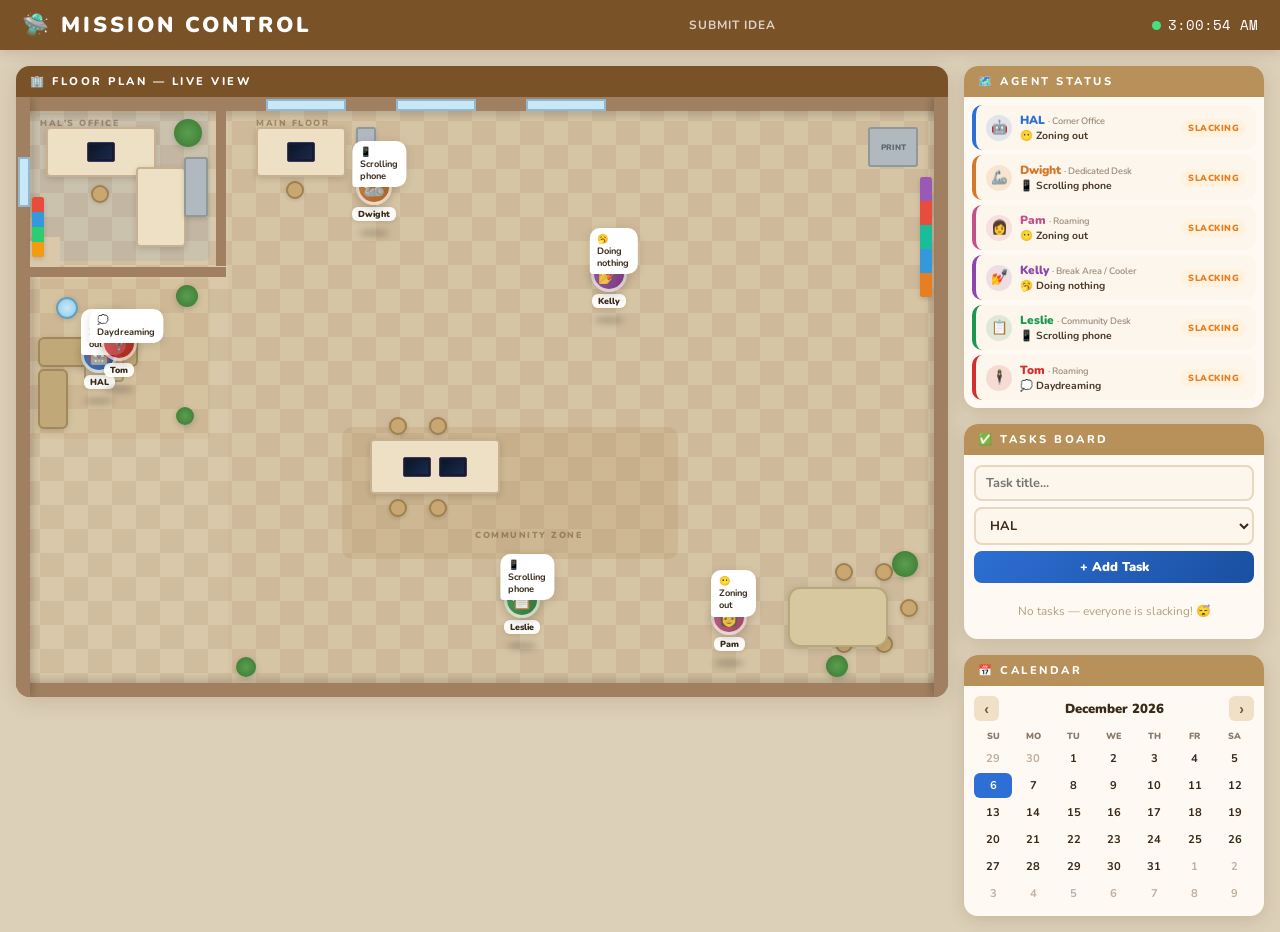
==== commit 38a921dc: "Add intake page for plain-English idea submission New intake.html lets non-technical users describe " ====
--- a/index.html
+++ b/index.html
@@ -39,6 +39,8 @@
     .live-dot{width:9px;height:9px;border-radius:50%;background:#4ade80;display:inline-block;margin-right:7px;animation:lp 1.5s infinite;}
     @keyframes lp{0%,100%{opacity:1;transform:scale(1)}50%{opacity:.5;transform:scale(1.5)}}
     .clock{font-family:'Space Mono',monospace;font-size:.9rem;}
+    .topbar-link{color:rgba(255,255,255,.75);text-decoration:none;font-size:.75rem;font-weight:700;letter-spacing:1px;text-transform:uppercase;transition:color .2s;}
+    .topbar-link:hover{color:#fff;}
 
     /* LAYOUT */
     .layout{display:grid;grid-template-columns:1fr 300px;gap:16px;padding:16px;max-width:1600px;margin:0 auto;}
@@ -318,6 +320,7 @@
 
 <div class="topbar">
   <h1>🛸 Mission Control</h1>
+  <a href="intake.html" class="topbar-link">Submit Idea</a>
   <div><span class="live-dot"></span><span class="clock" id="clk">--:--:--</span></div>
 </div>
 
